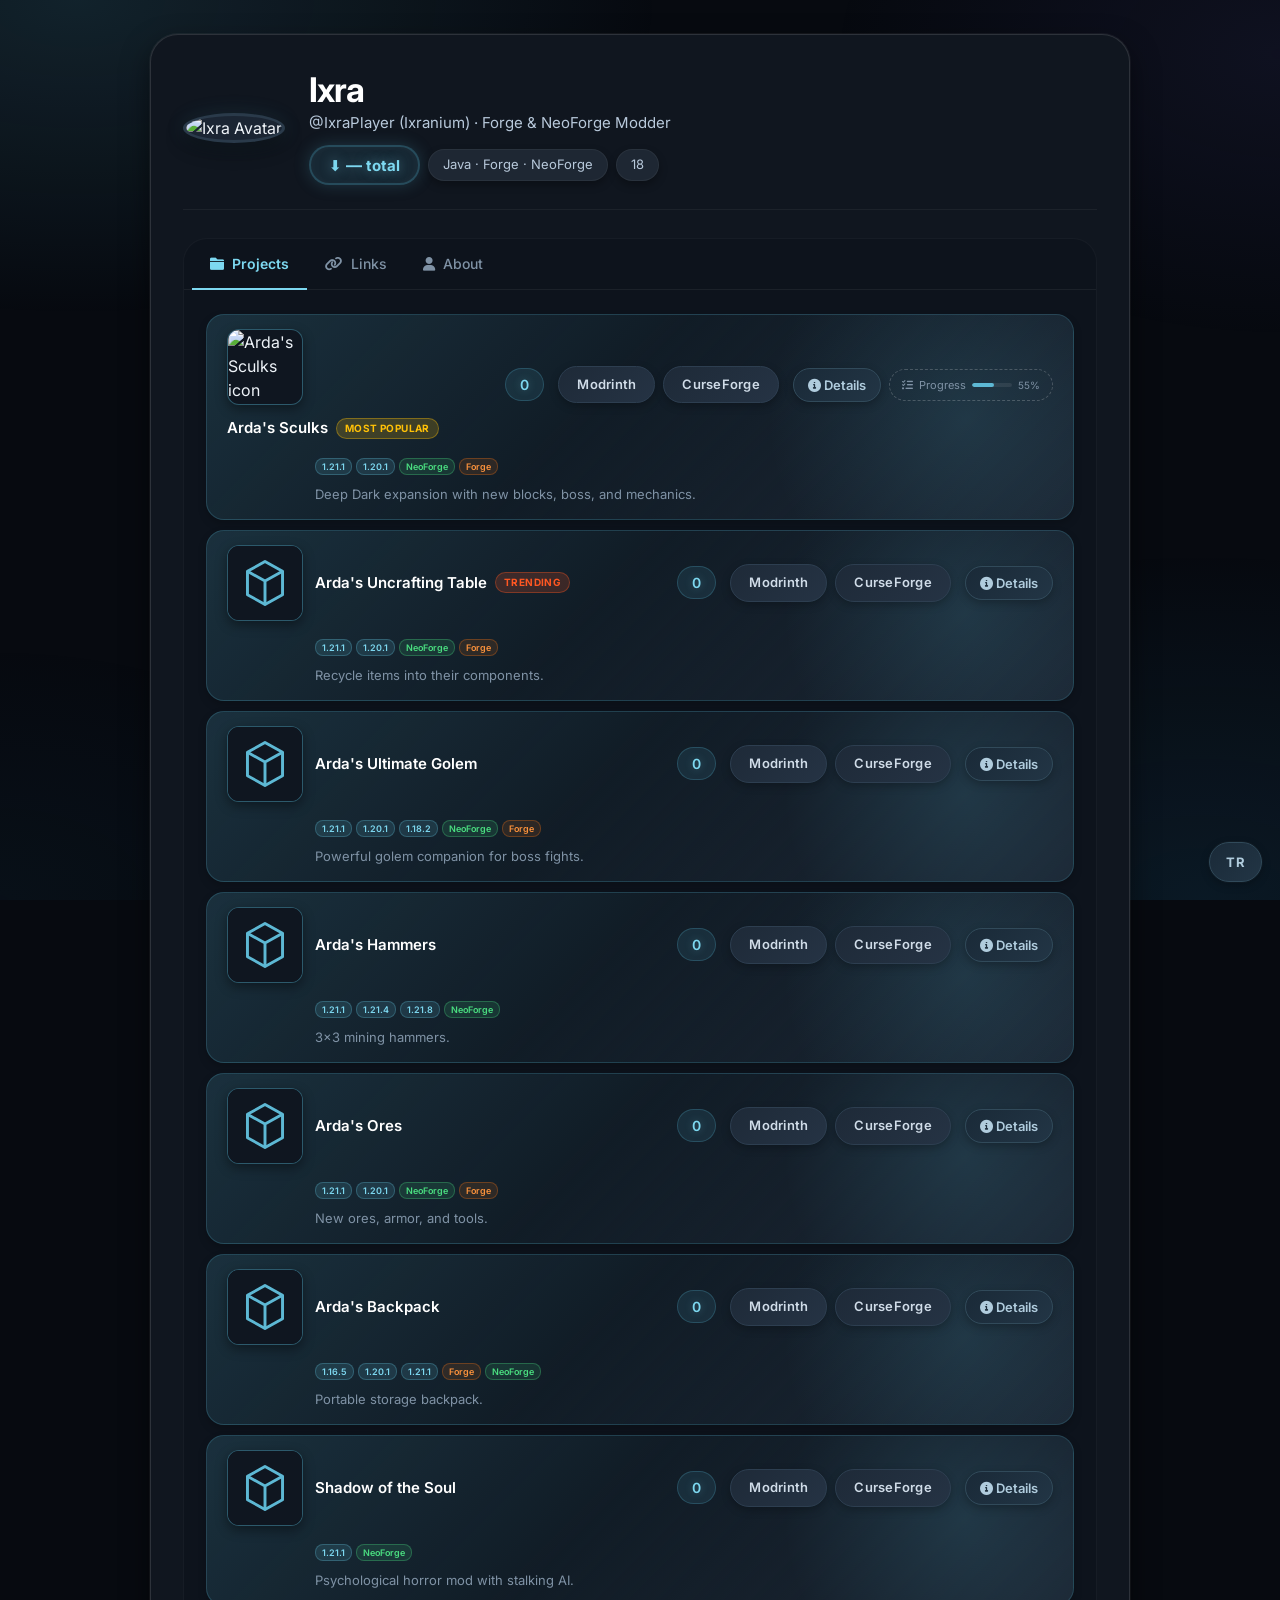
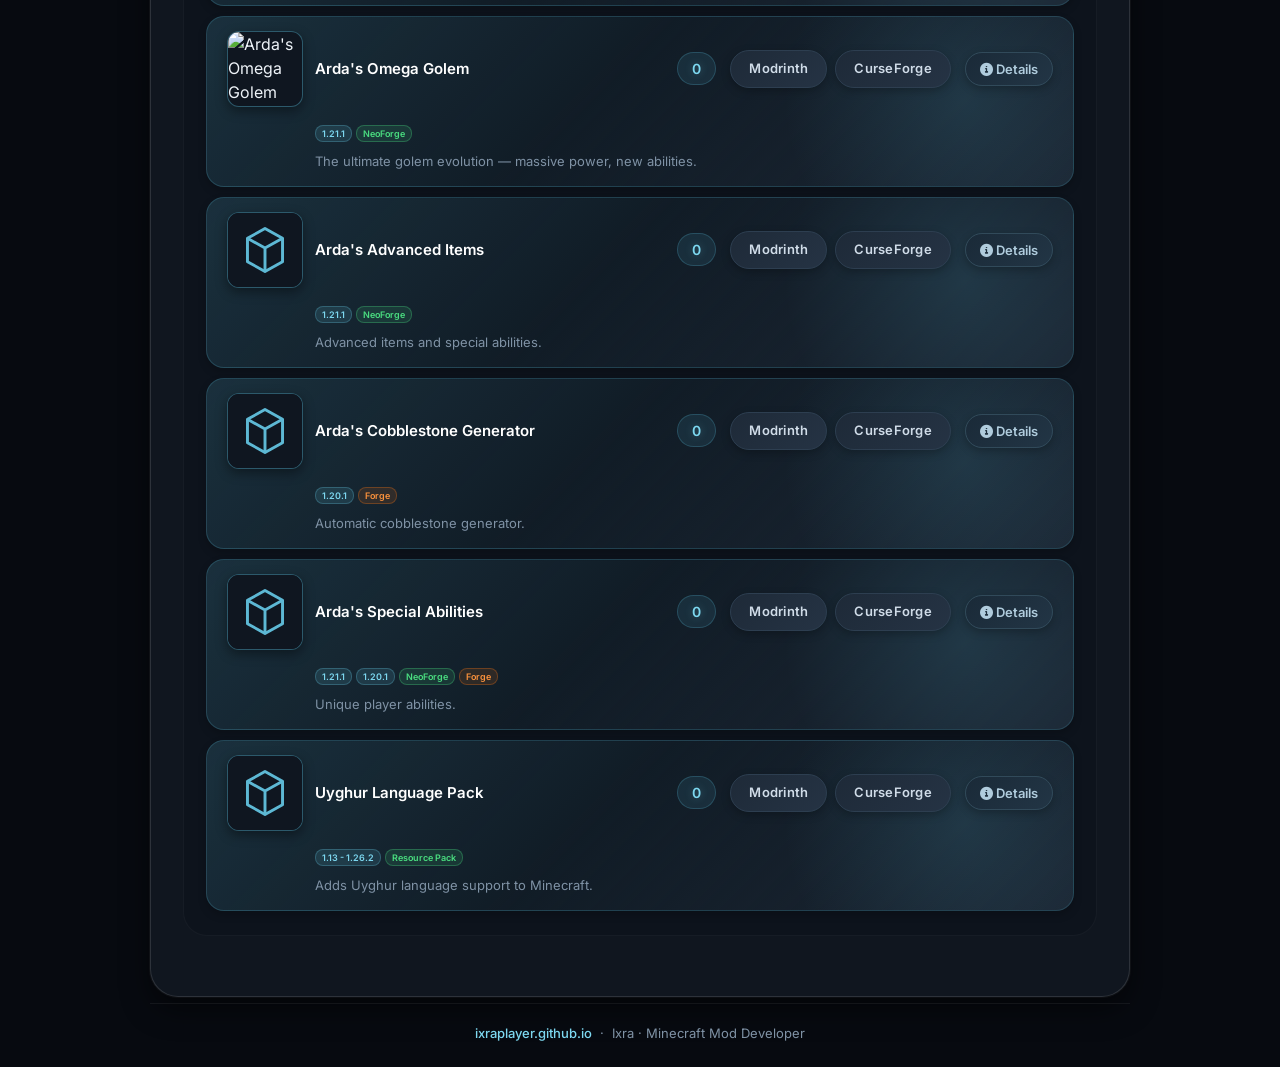
==== index.html @ 76cb0f55 "Add files via upload" ====
<!DOCTYPE html>
<html lang="en">
<head>
    <meta charset="UTF-8">
    <meta name="viewport" content="width=device-width, initial-scale=1.0">
    <title>Ixra · Minecraft Mod Developer | Arda's Sculks Creator</title>

    <!-- ============ SEO ============ -->
    <meta name="description" content="Ixra (Ixranium / IxraPlayer) is a Minecraft mod developer. Creator of Arda's Sculks, Arda's Ores, Arda's Ultimate Golem, Omega Golem, Shadow of the Soul and 10+ mods for Forge & NeoForge.">
    <meta name="keywords" content="Ixra, Ixranium, IxraPlayer, Arda Aydoğdu, Minecraft mod developer, Arda's Sculks, Forge, NeoForge, Turkish modder, Arda's Ultimate Golem, Omega Golem, Shadow of the Soul, Arda's Ores, Arda's Hammers, Arda's Backpack, Arda's Advanced Items, Arda's Special Abilities, Arda's Uncrafting Table, Arda's Cobblestone Generator">
    <meta name="author" content="Ixra (IxraPlayer)">
    <meta name="robots" content="index, follow, max-image-preview:large">
    <meta name="theme-color" content="#070a10">
    <meta name="color-scheme" content="dark">
    <link rel="canonical" href="https://ixraplayer.github.io/">

    <!-- ============ Paylaşım kartı (Discord, WhatsApp, Telegram, Facebook...) ============ -->
    <meta property="og:type" content="website">
    <meta property="og:url" content="https://ixraplayer.github.io/">
    <meta property="og:title" content="Ixra · Minecraft Mod Developer | Arda's Sculks Creator">
    <meta property="og:description" content="Creator of Arda's Sculks & 10+ Minecraft mods for Forge and NeoForge.">
    <meta property="og:image" content="https://ixraplayer.github.io/og-image.png">
    <meta property="og:image:type" content="image/png">
    <meta property="og:image:width" content="1200">
    <meta property="og:image:height" content="630">
    <meta property="og:image:alt" content="Ixra - Minecraft Mod Developer, creator of Arda's Sculks">
    <meta property="og:site_name" content="Ixra - Minecraft Mod Developer">
    <meta property="og:locale" content="en_US">

    <!-- ============ X / Twitter kartı ============ -->
    <meta name="twitter:card" content="summary_large_image">
    <meta name="twitter:site" content="@IxraPlayer">
    <meta name="twitter:creator" content="@IxraPlayer">
    <meta name="twitter:title" content="Ixra · Minecraft Mod Developer | Arda's Sculks Creator">
    <meta name="twitter:description" content="Creator of Arda's Sculks & 10+ Minecraft mods for Forge and NeoForge.">
    <meta name="twitter:image" content="https://ixraplayer.github.io/og-image.png">
    <meta name="twitter:image:alt" content="Ixra - Minecraft Mod Developer, creator of Arda's Sculks">

    <link rel="icon" type="image/png" sizes="192x192" href="https://ixraplayer.github.io/sitelogo.png">
    <link rel="icon" type="image/x-icon" href="https://ixraplayer.github.io/sitelogo.ico">
    <link rel="apple-touch-icon" href="https://ixraplayer.github.io/sitelogo.png">

    <!-- ============ Google için yapılandırılmış veri (JSON-LD) ============ -->
    <script type="application/ld+json">
    {
      "@context": "https://schema.org",
      "@graph": [
        {
          "@type": "WebSite",
          "@id": "https://ixraplayer.github.io/#website",
          "url": "https://ixraplayer.github.io/",
          "name": "Ixra - Minecraft Mod Developer",
          "inLanguage": "en"
        },
        {
          "@type": "Person",
          "@id": "https://ixraplayer.github.io/#person",
          "name": "Ixra",
          "alternateName": ["Ixranium", "IxraPlayer", "Arda"],
          "url": "https://ixraplayer.github.io/",
          "image": "https://ixraplayer.github.io/sitelogo.png",
          "jobTitle": "Minecraft Mod Developer",
          "sameAs": [
            "https://github.com/IxraPlayer",
            "https://modrinth.com/user/Ixra",
            "https://www.curseforge.com/members/ixra/projects",
            "https://x.com/IxraPlayer",
            "https://www.instagram.com/ixranium/",
            "https://www.tiktok.com/@ixraplayer",
            "https://www.reddit.com/user/Ixraplayer/",
            "https://www.youtube.com/@Ixraplayer",
            "https://mcreator.net/user/756781/ixraultimate"
          ]
        },
        {
          "@type": "ItemList",
          "name": "Minecraft mods by Ixra",
          "itemListElement": [
            { "@type": "ListItem", "position": 1, "item": { "@type": "SoftwareApplication", "name": "Arda's Sculks", "url": "https://modrinth.com/mod/ardas-sculks", "applicationCategory": "GameApplication", "operatingSystem": "Minecraft: Java Edition", "author": { "@id": "https://ixraplayer.github.io/#person" } } },
            { "@type": "ListItem", "position": 2, "item": { "@type": "SoftwareApplication", "name": "Arda's Uncrafting Table", "url": "https://modrinth.com/mod/ardas-uncrafting-table", "applicationCategory": "GameApplication", "operatingSystem": "Minecraft: Java Edition", "author": { "@id": "https://ixraplayer.github.io/#person" } } },
            { "@type": "ListItem", "position": 3, "item": { "@type": "SoftwareApplication", "name": "Arda's Ultimate Golem", "url": "https://modrinth.com/mod/ardas-ultimate-golem", "applicationCategory": "GameApplication", "operatingSystem": "Minecraft: Java Edition", "author": { "@id": "https://ixraplayer.github.io/#person" } } },
            { "@type": "ListItem", "position": 4, "item": { "@type": "SoftwareApplication", "name": "Arda's Hammers", "url": "https://modrinth.com/mod/ardas-hammer", "applicationCategory": "GameApplication", "operatingSystem": "Minecraft: Java Edition", "author": { "@id": "https://ixraplayer.github.io/#person" } } },
            { "@type": "ListItem", "position": 5, "item": { "@type": "SoftwareApplication", "name": "Arda's Ores", "url": "https://modrinth.com/mod/ardas-ores", "applicationCategory": "GameApplication", "operatingSystem": "Minecraft: Java Edition", "author": { "@id": "https://ixraplayer.github.io/#person" } } },
            { "@type": "ListItem", "position": 6, "item": { "@type": "SoftwareApplication", "name": "Arda's Backpack", "url": "https://modrinth.com/mod/ardas-backpack", "applicationCategory": "GameApplication", "operatingSystem": "Minecraft: Java Edition", "author": { "@id": "https://ixraplayer.github.io/#person" } } },
            { "@type": "ListItem", "position": 7, "item": { "@type": "SoftwareApplication", "name": "Shadow of the Soul", "url": "https://modrinth.com/mod/shadow-of-the-soul", "applicationCategory": "GameApplication", "operatingSystem": "Minecraft: Java Edition", "author": { "@id": "https://ixraplayer.github.io/#person" } } },
            { "@type": "ListItem", "position": 8, "item": { "@type": "SoftwareApplication", "name": "Arda's Omega Golem", "url": "https://modrinth.com/mod/ardas-omega-golem", "applicationCategory": "GameApplication", "operatingSystem": "Minecraft: Java Edition", "author": { "@id": "https://ixraplayer.github.io/#person" } } },
            { "@type": "ListItem", "position": 9, "item": { "@type": "SoftwareApplication", "name": "Arda's Advanced Items", "url": "https://modrinth.com/mod/ardas-advanced-items", "applicationCategory": "GameApplication", "operatingSystem": "Minecraft: Java Edition", "author": { "@id": "https://ixraplayer.github.io/#person" } } },
            { "@type": "ListItem", "position": 10, "item": { "@type": "SoftwareApplication", "name": "Arda's Cobblestone Generator", "url": "https://modrinth.com/mod/ardas-cobblestone-generator", "applicationCategory": "GameApplication", "operatingSystem": "Minecraft: Java Edition", "author": { "@id": "https://ixraplayer.github.io/#person" } } },
            { "@type": "ListItem", "position": 11, "item": { "@type": "SoftwareApplication", "name": "Arda's Special Abilities", "url": "https://modrinth.com/mod/ardas-special-abilities", "applicationCategory": "GameApplication", "operatingSystem": "Minecraft: Java Edition", "author": { "@id": "https://ixraplayer.github.io/#person" } } }
          ]
        }
      ]
    }
    </script>

    <!-- ============ Performans ============ -->
    <link rel="preconnect" href="https://cdn.modrinth.com" crossorigin>
    <link rel="preconnect" href="https://api.modrinth.com" crossorigin>
    <link rel="preconnect" href="https://fonts.googleapis.com">
    <link rel="preconnect" href="https://fonts.gstatic.com" crossorigin>
    <link rel="preload" href="projects.json" as="fetch" crossorigin>

    <link rel="preload" href="https://cdnjs.cloudflare.com/ajax/libs/font-awesome/6.0.0-beta3/css/all.min.css" as="style" onload="this.onload=null;this.rel='stylesheet'">
    <noscript><link rel="stylesheet" href="https://cdnjs.cloudflare.com/ajax/libs/font-awesome/6.0.0-beta3/css/all.min.css"></noscript>

    <link rel="preload" as="style" href="https://fonts.googleapis.com/css2?family=Inter:opsz,wght@14..32,400;14..32,500;14..32,600;14..32,700&display=swap" onload="this.onload=null;this.rel='stylesheet'">
    <noscript><link rel="stylesheet" href="https://fonts.googleapis.com/css2?family=Inter:opsz,wght@14..32,400;14..32,500;14..32,600;14..32,700&display=swap"></noscript>

    <link rel="stylesheet" href="style.css">
</head>
<body>

    <div class="page-wrapper">
        <div class="profile-card">
            <header class="profile-header">
                <div class="avatar-wrap">
                    <img class="avatar"
                         src="https://cdn.modrinth.com/data/znWHo5Qt/74c9971f4a948949d8531f79af1a81e8259a0fad.gif"
                         alt="Ixra Avatar"
                         width="100" height="100"
                         decoding="async"
                         onerror="this.onerror=null;this.src='https://ui-avatars.com/api/?name=Ixra&background=4a9bb5&color=0a0f16&size=100&rounded=true'">
                </div>
                <div class="header-text">
                    <h1>Ixra</h1>
                    <div class="subtitle" data-i18n="header_subtitle">@IxraPlayer (Ixranium) · Forge &amp; NeoForge Modder</div>
                    <div class="bio-row">
                        <span class="bio-downloads-tag">⬇ <span id="total-downloads" class="loading-val">...</span> <span data-i18n="total_label">total</span></span>
                        <span class="bio-tag">Java · Forge · NeoForge</span>
                        <span class="bio-tag">18</span>
                    </div>
                </div>
            </header>

            <main class="main-content">
                <div class="tabs-panel">
                    <div class="tab-buttons" role="tablist">
                        <button class="tab-btn active" data-tab="projects" role="tab" id="tab-projects" aria-selected="true" aria-controls="projects"><i class="fas fa-folder"></i> <span data-i18n="tab_projects">Projects</span></button>
                        <button class="tab-btn" data-tab="links" role="tab" id="tab-links" aria-selected="false" aria-controls="links"><i class="fas fa-link"></i> <span data-i18n="tab_links">Links</span></button>
                        <button class="tab-btn" data-tab="about" role="tab" id="tab-about" aria-selected="false" aria-controls="about"><i class="fas fa-user"></i> <span data-i18n="tab_about">About</span></button>
                    </div>
                    <div class="tab-content">

                        <!-- ============ PROJECTS (varsayılan) ============ -->
                        <div class="tab-pane active" id="projects" role="tabpanel" aria-labelledby="tab-projects">
                            <div class="projects-list" id="projects-container" aria-live="polite">
                                <div class="project-skeleton"></div>
                                <div class="project-skeleton"></div>
                                <div class="project-skeleton"></div>
                            </div>
                            <noscript><p class="load-error">Projects need JavaScript. See them on <a href="https://modrinth.com/user/Ixra">Modrinth</a> or <a href="https://www.curseforge.com/members/ixra/projects">CurseForge</a>.</p></noscript>
                        </div>

                        <!-- ============ LINKS ============ -->
                        <div class="tab-pane" id="links" role="tabpanel" aria-labelledby="tab-links">
                            <div class="links-list">
                                <a href="https://github.com/IxraPlayer" class="link-btn" style="--brand-rgb: 200, 200, 200;" target="_blank" rel="me noopener">
                                    <img class="brand-icon" src="https://cdn.simpleicons.org/github/white" alt="" width="22" height="22" loading="lazy" decoding="async">
                                    <span class="link-name">GitHub</span>
                                    <span class="link-handle">@IxraPlayer</span>
                                    <span class="link-stats" id="github-stats">
                                        <span class="gh-stat" title="Public repositories" data-i18n-title="link_gh_repos_title"><i class="fas fa-book"></i> <span id="gh-repos">…</span></span>
                                        <span class="gh-stat" title="Total stars earned" data-i18n-title="link_gh_stars_title"><i class="fas fa-star"></i> <span id="gh-stars">…</span></span>
                                        <span class="gh-stat" title="Followers" data-i18n-title="link_gh_followers_title"><i class="fas fa-users"></i> <span id="gh-followers">…</span></span>
                                    </span>
                                </a>
                                <a href="https://modrinth.com/user/Ixra" class="link-btn" style="--brand-rgb: 27, 217, 106;" target="_blank" rel="me noopener">
                                    <img class="brand-icon" src="https://cdn.simpleicons.org/modrinth/white" alt="" width="22" height="22" loading="lazy" decoding="async">
                                    <span class="link-name">Modrinth</span>
                                    <span class="link-handle">@Ixra</span>
                                    <span class="link-stats">
                                        <span class="gh-stat" title="Published projects" data-i18n-title="link_mr_projects_title"><i class="fas fa-cube"></i> <span id="mr-projects">…</span></span>
                                        <span class="gh-stat" title="Total downloads" data-i18n-title="link_mr_downloads_title"><i class="fas fa-download"></i> <span id="mr-downloads">…</span></span>
                                    </span>
                                </a>
                                <a href="https://www.curseforge.com/members/ixra/projects" class="link-btn" style="--brand-rgb: 241, 100, 54;" target="_blank" rel="me noopener">
                                    <img class="brand-icon" src="https://cdn.simpleicons.org/curseforge/white" alt="" width="22" height="22" loading="lazy" decoding="async">
                                    <span class="link-name">CurseForge</span>
                                    <span class="link-handle">@Ixra</span>
                                    <span class="cf-followers" id="cf-followers" title="CurseForge followers" data-i18n-title="link_cf_followers_title">
                                        <i class="fas fa-users"></i> <span id="cf-follower-count">—</span>
                                    </span>
                                </a>
                                <a href="https://x.com/IxraPlayer" class="link-btn" style="--brand-rgb: 220, 220, 220;" target="_blank" rel="me noopener">
                                    <img class="brand-icon" src="https://cdn.simpleicons.org/x/white" alt="" width="22" height="22" loading="lazy" decoding="async">
                                    <span class="link-name">X / Twitter</span>
                                    <span class="link-handle">@IxraPlayer</span>
                                </a>
                                <a href="https://www.instagram.com/ixranium/" class="link-btn" style="--brand-rgb: 228, 64, 95;" target="_blank" rel="me noopener">
                                    <img class="brand-icon" src="https://cdn.simpleicons.org/instagram/white" alt="" width="22" height="22" loading="lazy" decoding="async">
                                    <span class="link-name">Instagram</span>
                                    <span class="link-handle">@ixranium</span>
                                </a>
                                <a href="https://www.tiktok.com/@ixraplayer" class="link-btn" style="--brand-rgb: 255, 0, 80;" target="_blank" rel="me noopener">
                                    <img class="brand-icon" src="https://cdn.simpleicons.org/tiktok/white" alt="" width="22" height="22" loading="lazy" decoding="async">
                                    <span class="link-name">TikTok</span>
                                    <span class="link-handle">@ixraplayer</span>
                                </a>
                                <a href="https://www.reddit.com/user/Ixraplayer/" class="link-btn" style="--brand-rgb: 255, 69, 0;" target="_blank" rel="me noopener">
                                    <img class="brand-icon" src="https://cdn.simpleicons.org/reddit/white" alt="" width="22" height="22" loading="lazy" decoding="async">
                                    <span class="link-name">Reddit</span>
                                    <span class="link-handle">u/Ixraplayer</span>
                                </a>
                                <a href="https://www.youtube.com/@Ixraplayer" class="link-btn" style="--brand-rgb: 255, 0, 0;" target="_blank" rel="me noopener">
                                    <img class="brand-icon" src="https://cdn.simpleicons.org/youtube/white" alt="" width="22" height="22" loading="lazy" decoding="async">
                                    <span class="link-name">YouTube</span>
                                    <span class="link-handle">@Ixraplayer</span>
                                </a>
                                <a href="https://mcreator.net/user/756781/ixraultimate" class="link-btn" style="--brand-rgb: 47, 91, 143;" target="_blank" rel="me noopener">
                                    <img class="brand-icon" src="https://mcreator.net/favicon.ico" alt="" width="22" height="22" loading="lazy" decoding="async">
                                    <span class="link-name">MCreator</span>
                                    <span class="link-handle">IxraUltimate</span>
                                </a>
                            </div>
                        </div>

                        <!-- ============ ABOUT ============ -->
                        <div class="tab-pane" id="about" role="tabpanel" aria-labelledby="tab-about">
                            <div class="about-text">
                                <p data-i18n="about_p1">My most popular project is <strong><a href="https://modrinth.com/mod/ardas-sculks" target="_blank" rel="noopener">Arda's Sculks</a></strong>, a deep dark expansion that adds new blocks, mechanics, and a boss. But I've released over 10 mods for Forge and NeoForge, ranging from ores and tools to golems and psychological horror.</p>
                                <p data-i18n="about_p2">If you enjoy my work, check out my Projects tab or find me on the links — I'm always working on something new.</p>
                                <p style="margin-top: 24px;" data-i18n="about_p3">— Ixra (Minecraft Modder)</p>
                            </div>

                            <div class="qa-section">
                                <h2 data-i18n="faq1_title">❓ General FAQ</h2>
                                <div class="qa-scroll">
                                    <div class="qa-bubble"><div class="qa-question" data-i18n="q1_q">Can I use your mods in my modpack?</div><div class="qa-answer" data-i18n="q1_a">Yes! All of my mods are modpack-friendly. You can include them in any modpack, public or private.</div></div>
                                    <div class="qa-bubble"><div class="qa-question" data-i18n="q2_q">Can I use your mods on my server?</div><div class="qa-answer" data-i18n="q2_a">Absolutely. All mods are multiplayer-compatible and work on servers.</div></div>
                                    <div class="qa-bubble"><div class="qa-question" data-i18n="q3_q">What's the difference between Forge and NeoForge?</div><div class="qa-answer" data-i18n="q3_a">NeoForge is the modern fork of Forge and is the primary loader I develop for. I also release Forge versions for older Minecraft versions (like 1.20.1).</div></div>
                                    <div class="qa-bubble"><div class="qa-question" data-i18n="q4_q">Do you take mod requests?</div><div class="qa-answer" data-i18n="q4_a">Not directly — I work alone and prefer creative freedom. But you can always leave suggestions on CurseForge or GitHub.</div></div>
                                    <div class="qa-bubble"><div class="qa-question" data-i18n="q5_q">How do I report a bug?</div><div class="qa-answer" data-i18n="q5_a">The best way is through GitHub Issues. Go to the repository on my profile, click "Issues", and describe the problem in detail.</div></div>
                                    <div class="qa-bubble"><div class="qa-question" data-i18n="q6_q">Why are some mods only on Modrinth and not CurseForge?</div><div class="qa-answer" data-i18n="q6_a">I release on both platforms whenever possible. If a mod isn't on CurseForge, it's either pending approval or was only released on Modrinth.</div></div>
                                    <div class="qa-bubble"><div class="qa-question" data-i18n="q7_q">Will you update old mods to newer Minecraft versions?</div><div class="qa-answer" data-i18n="q7_a">I try to keep my most popular mods updated. Older or smaller mods may not get updates, as I focus on new projects.</div></div>
                                    <div class="qa-bubble"><div class="qa-question" data-i18n="q8_q">Can I translate your mods into my language?</div><div class="qa-answer" data-i18n="q8_a">Yes! I welcome translations. Contact me on CurseForge or GitHub and I'll add your translation.</div></div>
                                    <div class="qa-bubble"><div class="qa-question" data-i18n="q9_q">Are your mods open source?</div><div class="qa-answer" data-i18n="q9_a">Most of them are. Check the GitHub repository for the source code and license information.</div></div>
                                </div>
                            </div>

                            <div class="qa-section">
                                <h2 data-i18n="faq2_title">❓ Arda's Sculks – Developer Q&amp;A</h2>
                                <div class="qa-scroll">
                                    <div class="qa-bubble"><div class="qa-question" data-i18n="s1_q">How did the idea for this mod come about?</div><div class="qa-answer" data-i18n="s1_a">It actually started with a friend suggesting I add powerful arms to the game. I combined that idea with the sculk theme, kept developing it further, and eventually decided to release it as Arda's Sculks.</div></div>
                                    <div class="qa-bubble"><div class="qa-question" data-i18n="s2_q">What tools did you use?</div><div class="qa-answer" data-i18n="s2_a">I used <strong>MCreator</strong> throughout development. It allowed me to prototype quickly and still shape the codebase exactly how I needed it.</div></div>
                                    <div class="qa-bubble"><div class="qa-question" data-i18n="s3_q">What was the biggest technical challenge?</div><div class="qa-answer" data-i18n="s3_a">Without a doubt, coding the <strong>Shadow Hunter</strong>'s mechanics. Writing abilities like teleportation and fast kicks took weeks. On top of that, it was my first time designing a dedicated boss arena, so solving the <strong>lag issues</strong> that appeared was another huge hurdle.</div></div>
                                    <div class="qa-bubble"><div class="qa-question" data-i18n="s4_q">Which loader does the mod work best with?</div><div class="qa-answer" data-i18n="s4_a">The most stable and compatible version is <strong>NeoForge</strong>. It also runs on Forge, but I developed and tested primarily on NeoForge, so that's where the best experience is.</div></div>
                                    <div class="qa-bubble"><div class="qa-question" data-i18n="s5_q">What does the mod actually add to the game?</div><div class="qa-answer" data-i18n="s5_a">Arda's Sculks expands the <strong>sculk and Deep Dark theme in almost every direction</strong>. New mechanics, armor, weapons, boss fights, decoration blocks, and even farming areas – my goal was to deepen this theme as much as possible.</div></div>
                                    <div class="qa-bubble"><div class="qa-question" data-i18n="s6_q">Who is the most notable boss in the mod?</div><div class="qa-answer" data-i18n="s6_a"><strong>Shadow Hunter</strong>. A fast‑kicking, teleporting boss that keeps you on edge the entire fight. It forces you to think strategically instead of just clicking mindlessly.</div></div>
                                    <div class="qa-bubble"><div class="qa-question" data-i18n="s7_q">What kind of player is this mod for?</div><div class="qa-answer" data-i18n="s7_a">Adventure seekers, hands down. If you're looking for an end‑game challenge, enjoy intense boss encounters, and want to dive deeper into the mystery of the Deep Dark, this mod is definitely for you.</div></div>
                                    <div class="qa-bubble"><div class="qa-question" data-i18n="s8_q">Can I play it with friends?</div><div class="qa-answer" data-i18n="s8_a">Yes, the mod has <strong>multiplayer support</strong>. You can play it on your own server or just together with your friends.</div></div>
                                    <div class="qa-bubble"><div class="qa-question" data-i18n="s9_q">Will there be future updates?</div><div class="qa-answer" data-i18n="s9_a">I really want to continue developing the mod, but right now my life is pretty busy with <strong>daily life, school, and extremely important exams</strong> that will shape my future. Development is basically paused for now. Once things calm down, I plan to pick it back up.</div></div>
                                    <div class="qa-bubble"><div class="qa-question" data-i18n="s10_q">How do I report a bug?</div><div class="qa-answer" data-i18n="s10_a">The easiest way is through <strong>GitHub</strong>. Head over to the repository on my profile, go to the "Issues" tab, and write a detailed description. I'll check it out as soon as I can.</div></div>
                                    <div class="qa-bubble"><div class="qa-question" data-i18n="s11_q">What license is Arda's Sculks released under?</div><div class="qa-answer" data-i18n="s11_a">The mod is licensed under the <strong>GNU Lesser General Public License Version 2.1 (LGPL-2.1)</strong>.</div></div>
                                </div>
                            </div>

                            <div class="video-showcase">
                                <h2 data-i18n="video_title">🎬 Arda's Sculks – Boss Battle Showcase</h2>
                                <div class="video-wrapper">
                                    <div class="video-embed">
                                        <iframe data-src="https://www.youtube-nocookie.com/embed/QW3HqoWXRFg?start=21" title="Arda's Sculks Boss Battle" allow="accelerometer; autoplay; clipboard-write; encrypted-media; gyroscope; picture-in-picture" referrerpolicy="strict-origin-when-cross-origin" allowfullscreen></iframe>
                                    </div>
                                </div>
                                <p class="video-caption" data-i18n="video_caption">Shadow Hunter boss fight in action — abilities, arena, and atmosphere.</p>
                            </div>

                            <div class="extra-info-section">
                                <button class="extra-info-toggle" id="extra-toggle" aria-expanded="false" aria-controls="extra-content">
                                    <span data-i18n="extra_toggle_closed">▸ A bit more about me…</span>
                                </button>
                                <div class="extra-info-content" id="extra-content" hidden>
                                    <p data-i18n="extra_p1">My real name is <strong>Arda</strong>, but online everyone calls me Ixra. I'm 18 years old and I live in <strong>Istanbul, Turkey</strong>. I speak <strong>Turkish</strong> natively, and I know a little English and a little Arabic.</p>
                                    <p data-i18n="extra_p2">Hey! I've been playing Minecraft since I was <strong>6 years old</strong> — it's more than a game to me, it's the universe where I can turn my imagination into reality. Over the years I haven't just played; I've <strong>built massive structures, drawn textures and pixel art, and developed mods</strong> that change how the game feels. I'm an ordinary high school student who loves creating, expanding, and always adding something new on top of what already exists. When I truly have the passion for an idea, I commit to it and deliver quality — I usually work alone and I'm not open to direct requests, because I believe creative freedom brings the best results.</p>
                                    <p data-i18n="extra_p3">Honestly? I don't like playing games that much. What I truly love is <strong>developing, drawing, designing, and dreaming up new ideas</strong>.</p>
                                    <p data-i18n="extra_p4"><strong>Why I make mods:</strong> Every time I play a game, my mind starts creating new possibilities — different stories, mechanics, and twists that could have been there. It's purely for fun — and to see people download my mods and have a great time playing with them. That's what keeps me going.</p>
                                    <p data-i18n="extra_p5"><strong>Contact:</strong> You cannot reach me directly. If you have requests or bug reports, please leave a comment on <a href="https://www.curseforge.com/members/ixra/projects" target="_blank" rel="noopener">CurseForge</a> or open an issue on <a href="https://github.com/IxraPlayer" target="_blank" rel="noopener">GitHub</a>.</p>
                                </div>
                            </div>
                        </div>

                    </div>
                </div>
            </main>
        </div>

        <footer class="footer">
            <a href="https://ixraplayer.github.io" target="_blank" rel="noopener">ixraplayer.github.io</a>
            &nbsp;·&nbsp; <span data-i18n="footer_text">Ixra · Minecraft Mod Developer</span>
        </footer>
    </div>

    <button id="lang-toggle" class="lang-toggle-btn" type="button" title="Türkçe'ye geç" aria-label="Türkçe'ye geç">TR</button>

    <!-- ============ MODALS ============ -->
    <div class="modal-overlay" id="sculks-modal">
        <div class="modal-dialog" role="dialog" aria-modal="true" aria-labelledby="sculks-modal-title">
            <div class="modal-header">
                <h3 id="sculks-modal-title" data-i18n="sculks_modal_title">📦 Arda's Sculks – Full Details</h3>
                <button class="modal-close-btn" title="Close" aria-label="Close">✕</button>
            </div>
            <div class="modal-body"></div>
        </div>
    </div>

    <div class="modal-overlay" id="generic-modal">
        <div class="modal-dialog" role="dialog" aria-modal="true" aria-labelledby="generic-modal-title">
            <div class="modal-header">
                <h3 id="generic-modal-title" data-i18n="generic_modal_title_default">📦 Mod Details</h3>
                <button class="modal-close-btn" title="Close" aria-label="Close">✕</button>
            </div>
            <div class="modal-body"></div>
        </div>
    </div>

    <div class="modal-overlay" id="progress-modal">
        <div class="modal-dialog modal-narrow" role="dialog" aria-modal="true" aria-labelledby="progress-modal-title">
            <div class="modal-header">
                <h3 id="progress-modal-title" data-i18n="progress_modal_title">📊 Arda's Sculks – Development Progress</h3>
                <button class="modal-close-btn" title="Close" aria-label="Close">✕</button>
            </div>
            <div class="modal-body">
                <div class="progress-row">
                    <span class="progress-label"><i class="fas fa-language" style="color:#facc15;"></i> <span data-i18n="progress_language">Language</span></span>
                    <div class="progress-bar-wrap"><div class="progress-bar-fill language" data-w="20"></div></div>
                    <span class="progress-value">20%</span>
                </div>
                <div class="progress-row">
                    <span class="progress-label"><i class="fas fa-gamepad" style="color:#4ade80;"></i> <span data-i18n="progress_gameplay">Gameplay</span></span>
                    <div class="progress-bar-wrap"><div class="progress-bar-fill gameplay" data-w="90"></div></div>
                    <span class="progress-value">90%</span>
                </div>
                <div class="progress-row">
                    <span class="progress-label"><i class="fas fa-bug" style="color:#fb923c;"></i> <span data-i18n="progress_bugfix">Bug Fixing</span></span>
                    <div class="progress-bar-wrap"><div class="progress-bar-fill bugfix" data-w="60"></div></div>
                    <span class="progress-value">60%</span>
                </div>
                <div class="progress-row">
                    <span class="progress-label"><i class="fas fa-star" style="color:#60a5fa;"></i> <span data-i18n="progress_quality">Quality</span></span>
                    <div class="progress-bar-wrap"><div class="progress-bar-fill quality" data-w="50"></div></div>
                    <span class="progress-value">50%</span>
                </div>
                <div class="progress-avg">
                    <span data-i18n="progress_overall">📈 Overall Average</span>
                    <div class="progress-bar-wrap"><div class="progress-bar-fill overall" data-w="55"></div></div>
                    <span class="progress-value progress-value-accent">55%</span>
                </div>
            </div>
        </div>
    </div>

    <script src="i18n.js" defer></script>
    <script src="app.js" defer></script>
</body>
</html>
---- style.css ----
/* =========================================================
   Ixra portfolio - style.css
   ========================================================= */

*, *::before, *::after { margin: 0; padding: 0; box-sizing: border-box; }

:root {
    --bg-body: #070a10;
    --card-bg: #10161f;
    --card-border: rgba(255, 255, 255, 0.12);
    --accent: #5db8d4;
    --accent-bright: #7dd8f0;
    --accent-soft: rgba(74, 155, 181, 0.14);
    --accent-border: rgba(74, 155, 181, 0.3);
    --text-primary: #eef3f8;
    --text-secondary: #b8c9db;
    --text-muted: #7f92a5;
    --shadow-sm: 0 4px 8px rgba(0, 0, 0, 0.3);
    --shadow-md: 0 12px 28px rgba(0, 0, 0, 0.5), 0 0 0 1px rgba(255, 255, 255, 0.06);
    --shadow-hover: 0 16px 36px rgba(0, 0, 0, 0.6), 0 0 0 1px var(--accent-border);
    --radius-card: 28px;
}

[hidden] { display: none !important; }

@keyframes modalFadeIn {
    from { opacity: 0; transform: translateY(20px) scale(0.96); }
    to   { opacity: 1; transform: translateY(0) scale(1); }
}
@keyframes overlayFadeIn { from { opacity: 0; } to { opacity: 1; } }
@keyframes shimmer {
    0%   { background-position: -400px 0; }
    100% { background-position: 400px 0; }
}

/* ============ BODY ============ */
body {
    min-height: 100vh;
    font-family: 'Inter', system-ui, -apple-system, 'Segoe UI', Roboto, sans-serif;
    padding: 24px 18px;
    background-color: var(--bg-body);
    color: var(--text-primary);
    line-height: 1.5;
    overflow-x: hidden;
}

/* Arkaplan: sadece statik gradyanlar (animasyon yok, resim yok = kasma yok).
   Sabit bir katman olduğu için sayfa kayarken yeniden çizilmez. */
body::before {
    content: '';
    position: fixed;
    inset: 0;
    z-index: -1;
    pointer-events: none;
    background:
        radial-gradient(ellipse 65% 50% at 6% 0%,    rgba(74, 155, 181, 0.17), transparent 70%),
        radial-gradient(ellipse 50% 45% at 100% 6%,  rgba(88, 80, 180, 0.10),  transparent 70%),
        radial-gradient(ellipse 65% 55% at 94% 100%, rgba(30, 100, 140, 0.17), transparent 70%),
        radial-gradient(ellipse 45% 40% at 0% 100%,  rgba(20, 70, 100, 0.10),  transparent 70%);
}

.page-wrapper { max-width: 980px; width: 100%; margin: 0 auto; }

.profile-card {
    width: 100%;
    background: var(--card-bg);
    border-radius: var(--radius-card);
    padding: 36px 32px;
    box-shadow: var(--shadow-md);
    border: 1px solid var(--card-border);
    margin-top: 10px;
}

.profile-header {
    display: flex;
    align-items: center;
    gap: 24px;
    margin-bottom: 28px;
    padding-bottom: 24px;
    border-bottom: 1px solid rgba(255, 255, 255, 0.05);
}

.avatar {
    width: 100px;
    height: 100px;
    border-radius: 50%;
    object-fit: cover;
    border: 3px solid #2a3a4a;
    box-shadow: 0 8px 18px rgba(0, 0, 0, 0.4), 0 0 20px rgba(74, 155, 181, 0.15);
    background: #1b2533;
    transition: transform 0.3s, box-shadow 0.3s;
    flex-shrink: 0;
}
.avatar:hover {
    transform: scale(1.04);
    box-shadow: 0 8px 24px rgba(0, 0, 0, 0.5), 0 0 30px rgba(74, 155, 181, 0.3);
}

.header-text h1 {
    font-size: 34px;
    font-weight: 700;
    letter-spacing: -0.03em;
    color: white;
    line-height: 1.1;
    margin-bottom: 4px;
}

.subtitle { color: var(--text-secondary); font-size: 15px; margin-bottom: 10px; }

.bio-row { display: flex; flex-wrap: wrap; align-items: center; gap: 8px; }

.bio-tag {
    font-size: 13px;
    padding: 5px 14px;
    border-radius: 40px;
    background: #1e2733;
    border: 1px solid rgba(255, 255, 255, 0.05);
    color: var(--text-secondary);
    box-shadow: var(--shadow-sm);
}

.bio-downloads-tag {
    font-size: 15px;
    padding: 6px 18px;
    border-radius: 40px;
    background: var(--accent-soft);
    border: 2px solid var(--accent-border);
    color: var(--accent-bright);
    font-weight: 700;
    box-shadow: 0 0 16px rgba(74, 155, 181, 0.25), inset 0 0 8px rgba(255, 255, 255, 0.03);
    text-shadow: 0 0 12px rgba(125, 216, 240, 0.5);
}
.bio-downloads-tag #total-downloads { font-size: 16px; }

.main-content { display: grid; grid-template-columns: 1fr; gap: 28px; margin-bottom: 24px; }

.tabs-panel {
    background: #0d131c;
    border-radius: 24px;
    border: 1px solid rgba(255, 255, 255, 0.04);
    overflow: hidden;
}

.tab-buttons {
    display: flex;
    border-bottom: 1px solid rgba(255, 255, 255, 0.06);
    padding: 0 8px;
    flex-wrap: wrap;
}

.tab-btn {
    background: transparent;
    border: none;
    color: var(--text-muted);
    font-size: 14px;
    font-weight: 500;
    padding: 16px 18px;
    cursor: pointer;
    transition: color 0.2s, border-color 0.2s, background 0.2s;
    font-family: inherit;
    border-bottom: 2px solid transparent;
    margin-bottom: -1px;
    display: flex;
    align-items: center;
    gap: 8px;
    white-space: nowrap;
}
.tab-btn:hover { color: var(--text-primary); background: rgba(255, 255, 255, 0.03); }
.tab-btn.active {
    color: var(--accent-bright);
    border-bottom-color: var(--accent-bright);
    font-weight: 600;
}

.tab-btn:focus-visible, .detail-popup-btn:focus-visible, .progress-btn:focus-visible,
.modal-close-btn:focus-visible, .extra-info-toggle:focus-visible,
.link-btn:focus-visible, .project-link:focus-visible, .mod-detail-link:focus-visible {
    outline: 2px solid var(--accent-bright);
    outline-offset: 2px;
}

.tab-content { padding: 24px 22px; }
.tab-pane { display: none; }
.tab-pane.active { display: block; animation: modalFadeIn 0.3s ease-out; }

.links-list, .projects-list { display: flex; flex-direction: column; gap: 10px; }

/* ============ LINKS ============ */
.link-btn {
    --brand-rgb: 74, 155, 181;
    display: flex;
    align-items: center;
    gap: 12px;
    background: linear-gradient(90deg, rgba(var(--brand-rgb), 0.08) 0%, #1b2532 40%, #1b2532 100%);
    border: 1px solid rgba(var(--brand-rgb), 0.15);
    padding: 15px 22px 15px 26px;
    border-radius: 18px;
    color: var(--text-primary);
    text-decoration: none;
    font-weight: 500;
    font-size: 16px;
    transition: background 0.25s, border-color 0.25s, box-shadow 0.25s, transform 0.2s;
    box-shadow: 0 4px 8px rgba(0, 0, 0, 0.2);
    position: relative;
    overflow: hidden;
    isolation: isolate;
}

.link-btn::before {
    content: '';
    position: absolute;
    left: 0; top: 0; bottom: 0;
    width: 4px;
    background: linear-gradient(180deg, rgba(var(--brand-rgb), 1) 0%, rgba(var(--brand-rgb), 0.4) 100%);
    transition: width 0.25s, box-shadow 0.25s;
    pointer-events: none;
    z-index: 1;
}
.link-btn:hover::before { width: 6px; box-shadow: 0 0 12px rgba(var(--brand-rgb), 0.7); }

.link-btn::after {
    content: '';
    position: absolute;
    top: -50%; left: -100%;
    width: 80%; height: 200%;
    background: linear-gradient(90deg, transparent, rgba(255, 255, 255, 0.05), transparent);
    transform: skewX(-25deg);
    transition: transform 0.6s;
    pointer-events: none;
    z-index: 0;
}
.link-btn:hover::after { transform: translateX(280%) skewX(-25deg); }

.link-btn:hover {
    background: linear-gradient(90deg, rgba(var(--brand-rgb), 0.22) 0%, #222f3e 40%, #1b2532 100%);
    border-color: rgba(var(--brand-rgb), 0.55);
    box-shadow: var(--shadow-hover), 0 0 24px rgba(var(--brand-rgb), 0.22), inset 0 0 0 1px rgba(var(--brand-rgb), 0.12);
    transform: translateY(-2px);
    color: white;
}

.link-btn > * { position: relative; z-index: 2; }

.link-btn .brand-icon {
    width: 22px;
    height: 22px;
    flex-shrink: 0;
    object-fit: contain;
    filter: brightness(0) invert(1);
    opacity: 0.95;
    transition: opacity 0.2s, transform 0.25s, filter 0.25s;
    pointer-events: none;
}
.link-btn:hover .brand-icon {
    opacity: 1;
    transform: scale(1.12);
    filter: brightness(0) invert(1) drop-shadow(0 0 6px rgba(var(--brand-rgb), 0.9));
}

.link-name { font-weight: 600; letter-spacing: 0.01em; }
.link-handle {
    font-size: 12px;
    color: var(--text-muted);
    font-weight: 400;
    margin-left: 2px;
    transition: color 0.25s;
    white-space: nowrap;
}
.link-btn:hover .link-handle { color: rgba(var(--brand-rgb), 1); text-shadow: 0 0 8px rgba(var(--brand-rgb), 0.5); }

.link-stats { margin-left: auto; display: flex; align-items: center; gap: 6px; flex-wrap: wrap; flex-shrink: 0; }

.gh-stat {
    display: inline-flex;
    align-items: center;
    gap: 5px;
    font-size: 12px;
    font-weight: 600;
    padding: 3px 10px;
    border-radius: 20px;
    background: rgba(255, 255, 255, 0.05);
    border: 1px solid rgba(255, 255, 255, 0.08);
    color: var(--text-secondary);
    white-space: nowrap;
    transition: background 0.2s, border-color 0.2s, color 0.2s;
}
.gh-stat i { color: var(--text-muted); font-size: 11px; width: auto; }
.link-btn:hover .gh-stat {
    background: rgba(var(--brand-rgb), 0.15);
    border-color: rgba(var(--brand-rgb), 0.35);
    color: rgb(var(--brand-rgb));
}
.link-btn:hover .gh-stat i { color: rgb(var(--brand-rgb)); }

.cf-followers {
    margin-left: auto;
    display: inline-flex;
    align-items: center;
    gap: 6px;
    font-size: 13px;
    font-weight: 600;
    padding: 4px 14px;
    border-radius: 20px;
    background: rgba(255, 140, 0, 0.12);
    border: 1px solid rgba(255, 140, 0, 0.3);
    color: #ffb066;
    white-space: nowrap;
    transition: background 0.2s, border-color 0.2s, color 0.2s;
}
.cf-followers i { color: #ffb066; font-size: 12px; width: auto; }
.link-btn:hover .cf-followers {
    background: rgba(255, 140, 0, 0.2);
    border-color: rgba(255, 140, 0, 0.5);
    color: #ffc78a;
}
.link-btn:hover .cf-followers i { color: #ffc78a; }

/* ============ PROJECTS ============ */
.project-skeleton {
    height: 108px;
    border-radius: 18px;
    border: 1px solid rgba(255, 255, 255, 0.05);
    background: linear-gradient(90deg, #172130 0%, #1f2c3d 50%, #172130 100%);
    background-size: 800px 100%;
    animation: shimmer 1.4s linear infinite;
}

.load-error {
    color: var(--text-secondary);
    font-size: 14px;
    padding: 18px;
    border: 1px dashed rgba(255, 255, 255, 0.15);
    border-radius: 16px;
}
.load-error a { color: var(--accent-bright); }
.load-error button {
    margin-left: 8px;
    background: transparent;
    color: var(--accent-bright);
    border: 1px solid var(--accent-border);
    border-radius: 16px;
    padding: 4px 12px;
    cursor: pointer;
    font-family: inherit;
}

.project-item {
    --project-color: 74, 155, 181;
    display: flex;
    align-items: center;
    justify-content: space-between;
    background: linear-gradient(135deg, rgba(var(--project-color), 0.22) 0%, rgba(var(--project-color), 0.07) 45%, #1b2532 100%);
    border: 1px solid rgba(var(--project-color), 0.28);
    padding: 14px 20px;
    border-radius: 18px;
    box-shadow: 0 4px 8px rgba(0, 0, 0, 0.2);
    transition: border-color 0.35s, box-shadow 0.35s, background 0.35s;
    gap: 14px;
    flex-wrap: wrap;
    position: relative;
    overflow: hidden;
    isolation: isolate;
}
.project-item::before {
    content: '';
    position: absolute;
    top: -50%; right: -10%;
    width: 45%; height: 200%;
    background: radial-gradient(circle at center, rgba(var(--project-color), 0.18) 0%, transparent 70%);
    pointer-events: none;
    z-index: 0;
}
.project-item:hover {
    border-color: rgba(var(--project-color), 0.55);
    box-shadow: 0 8px 20px rgba(0, 0, 0, 0.4), 0 0 24px rgba(var(--project-color), 0.18);
}
.project-item > * { position: relative; z-index: 1; }

.project-info {
    display: flex;
    align-items: center;
    gap: 12px;
    flex: 1 1 240px;
    min-width: 0;
    flex-wrap: wrap;
}
.project-icon {
    width: 76px;
    height: 76px;
    border-radius: 12px;
    object-fit: cover;
    background: #0f1620;
    border: 1px solid rgba(var(--project-color), 0.5);
    box-shadow: 0 4px 12px rgba(0, 0, 0, 0.4);
    flex-shrink: 0;
    transition: border-color 0.35s, transform 0.25s, box-shadow 0.35s;
}
.project-item:hover .project-icon {
    transform: scale(1.04);
    box-shadow: 0 6px 16px rgba(0, 0, 0, 0.5), 0 0 16px rgba(var(--project-color), 0.4);
}

.project-name {
    font-weight: 600;
    color: white;
    font-size: 15px;
    display: inline-flex;
    align-items: center;
    gap: 8px;
    flex-wrap: wrap;
    min-width: 0;
}

.project-badge {
    font-size: 10px;
    padding: 2px 8px;
    border-radius: 12px;
    font-weight: 700;
    letter-spacing: 0.4px;
    white-space: nowrap;
    flex-shrink: 0;
}
.badge-popular { background: rgba(255, 193, 7, 0.18); color: #ffc107; border: 1px solid rgba(255, 193, 7, 0.35); }
.badge-trending { background: rgba(255, 87, 34, 0.18); color: #ff5722; border: 1px solid rgba(255, 87, 34, 0.35); }

.project-downloads {
    font-size: 14px;
    font-weight: 600;
    color: var(--accent-bright);
    background: var(--accent-soft);
    padding: 5px 14px;
    border-radius: 20px;
    border: 1px solid var(--accent-border);
    white-space: nowrap;
    text-shadow: 0 0 8px rgba(125, 216, 240, 0.3);
    flex-shrink: 0;
}

.project-updated {
    font-size: 11px;
    font-weight: 500;
    color: var(--text-muted);
    white-space: nowrap;
    flex-shrink: 0;
    display: inline-flex;
    align-items: center;
    gap: 5px;
}
.project-updated i { font-size: 10px; }

.mod-detail-updated {
    font-size: 12px;
    color: var(--text-muted);
    margin-top: 6px;
    display: flex;
    align-items: center;
    gap: 5px;
}

.lang-toggle-btn {
    position: fixed;
    right: 18px;
    bottom: 18px;
    z-index: 500;
    min-width: 44px;
    height: 40px;
    padding: 0 16px;
    border-radius: 999px;
    border: 1px solid #314a5a;
    background: linear-gradient(135deg, #1a2a38 0%, #223545 100%);
    color: #b0ccdd;
    font-family: inherit;
    font-size: 13px;
    font-weight: 700;
    letter-spacing: 0.03em;
    cursor: pointer;
    box-shadow: 0 3px 8px rgba(0, 0, 0, 0.25), 0 0 0 1px rgba(255, 255, 255, 0.03);
    transition: all 0.2s;
}
.lang-toggle-btn:hover {
    background: linear-gradient(135deg, #243848 0%, #2e4a5a 100%);
    border-color: var(--accent-border);
    color: var(--accent-bright);
    transform: translateY(-2px);
    box-shadow: 0 6px 14px rgba(0, 0, 0, 0.35), 0 0 0 1px var(--accent-border);
}
.lang-toggle-btn:active { transform: translateY(0); }

@media (max-width: 640px) {
    .lang-toggle-btn { right: 12px; bottom: 12px; height: 36px; font-size: 12px; padding: 0 12px; }
}

.project-links { display: flex; gap: 8px; align-items: center; flex-wrap: wrap; }

.project-link {
    font-size: 13px;
    padding: 8px 18px;
    border-radius: 22px;
    background: linear-gradient(135deg, #1e2a38 0%, #253344 100%);
    color: #d0dce8;
    text-decoration: none;
    border: 1px solid #2d3e50;
    transition: background 0.2s, border-color 0.2s, color 0.2s, box-shadow 0.2s, transform 0.2s;
    font-weight: 600;
    letter-spacing: 0.02em;
    position: relative;
    overflow: hidden;
    box-shadow: 0 3px 8px rgba(0, 0, 0, 0.25);
}
.project-link::before {
    content: '';
    position: absolute;
    top: -30%; left: -60%;
    width: 60%; height: 160%;
    background: linear-gradient(90deg, transparent, rgba(255, 255, 255, 0.06), transparent);
    transform: skewX(-20deg);
    transition: transform 0.5s;
    pointer-events: none;
}
.project-link:hover::before { transform: translateX(230%) skewX(-20deg); }
.project-link:hover {
    background: linear-gradient(135deg, #263748 0%, #30455a 100%);
    border-color: rgba(var(--project-color), 0.7);
    color: #fff;
    box-shadow: 0 6px 16px rgba(0, 0, 0, 0.4), 0 0 18px rgba(var(--project-color), 0.3);
    transform: translateY(-2px);
}

.project-desc {
    margin-left: 88px;
    margin-top: -4px;
    color: var(--text-muted);
    font-size: 13px;
    padding-right: 20px;
    width: 100%;
}

.project-tags { display: flex; flex-wrap: wrap; gap: 4px; margin-left: 88px; margin-top: 4px; width: 100%; }

.version-tag {
    font-size: 9px;
    font-weight: 600;
    padding: 1px 6px;
    border-radius: 8px;
    background: rgba(93, 184, 212, 0.15);
    border: 1px solid rgba(93, 184, 212, 0.3);
    color: var(--accent-bright);
    white-space: nowrap;
}
.loader-tag {
    font-size: 9px;
    font-weight: 600;
    padding: 1px 6px;
    border-radius: 8px;
    background: rgba(74, 222, 128, 0.12);
    border: 1px solid rgba(74, 222, 128, 0.3);
    color: #4ade80;
    white-space: nowrap;
}
.loader-tag.forge { background: rgba(249, 115, 22, 0.12); border-color: rgba(249, 115, 22, 0.3); color: #fb923c; }

.project-extra-actions { display: flex; gap: 8px; align-items: center; flex-shrink: 0; }

.detail-popup-btn {
    background: linear-gradient(135deg, #1a2a38 0%, #223545 100%);
    border: 1px solid #314a5a;
    color: #b0ccdd;
    cursor: pointer;
    font-size: 13px;
    padding: 8px 14px;
    border-radius: 22px;
    font-weight: 600;
    font-family: inherit;
    transition: all 0.2s;
    white-space: nowrap;
    box-shadow: 0 3px 8px rgba(0, 0, 0, 0.25);
}
.detail-popup-btn:hover {
    background: linear-gradient(135deg, #243848 0%, #2e4a5a 100%);
    border-color: var(--accent);
    color: #fff;
    box-shadow: 0 6px 16px rgba(0, 0, 0, 0.4), 0 0 18px rgba(74, 155, 181, 0.25);
    transform: translateY(-2px);
}

.progress-btn {
    background: transparent;
    border: 1px dashed rgba(255, 255, 255, 0.2);
    color: var(--text-muted);
    cursor: pointer;
    font-size: 11px;
    padding: 8px 12px;
    border-radius: 22px;
    font-family: inherit;
    display: flex;
    align-items: center;
    gap: 6px;
    transition: all 0.2s;
}
.progress-btn:hover {
    border-color: var(--accent-border);
    color: var(--accent-bright);
    background: rgba(74, 155, 181, 0.06);
    box-shadow: 0 0 14px rgba(74, 155, 181, 0.2);
}
.progress-bar-mini {
    width: 40px; height: 4px;
    background: rgba(255, 255, 255, 0.08);
    border-radius: 10px;
    overflow: hidden;
}
.progress-bar-mini-fill { width: 55%; height: 100%; background: var(--accent); border-radius: 10px; }

/* ============ MODALS ============ */
.modal-overlay {
    display: none;
    position: fixed;
    inset: 0;
    background: rgba(0, 0, 0, 0.85);
    z-index: 9999;
    justify-content: center;
    align-items: center;
    padding: 20px;
    animation: overlayFadeIn 0.25s ease-out;
}
.modal-overlay.active { display: flex; }

.modal-dialog {
    background: #141c28;
    border: 1px solid rgba(255, 255, 255, 0.16);
    border-radius: 20px;
    max-width: 700px;
    width: 100%;
    max-height: 82vh;
    overflow-y: auto;
    box-shadow: 0 20px 50px rgba(0, 0, 0, 0.7), 0 0 0 1px rgba(0, 0, 0, 0.4);
    animation: modalFadeIn 0.3s ease-out;
    overscroll-behavior: contain;
}
.modal-dialog.modal-narrow { max-width: 480px; }

.modal-header {
    position: sticky;
    top: 0;
    background: #141c28;
    padding: 18px 24px;
    border-bottom: 1px solid rgba(255, 255, 255, 0.06);
    display: flex;
    align-items: center;
    justify-content: space-between;
    z-index: 2;
    border-radius: 20px 20px 0 0;
}
.modal-header h3 { color: white; font-size: 18px; font-weight: 600; }
.modal-close-btn {
    background: rgba(255, 255, 255, 0.06);
    border: 1px solid rgba(255, 255, 255, 0.12);
    color: white;
    width: 36px; height: 36px;
    border-radius: 50%;
    cursor: pointer;
    font-size: 18px;
    display: flex;
    align-items: center;
    justify-content: center;
    flex-shrink: 0;
    transition: all 0.2s;
}
.modal-close-btn:hover {
    background: rgba(255, 70, 70, 0.2);
    border-color: rgba(255, 100, 100, 0.5);
    color: #ff6b6b;
    box-shadow: 0 0 16px rgba(255, 70, 70, 0.3);
}
.modal-body {
    padding: 20px 24px;
    color: var(--text-secondary);
    font-size: 14px;
    line-height: 1.7;
}
.modal-body img { max-width: 100%; height: auto; border-radius: 10px; margin: 10px 0; }
.modal-body iframe { max-width: 100%; border-radius: 10px; display: block; margin: 0 auto; border: 0; }
.modal-body h1, .modal-body h2, .modal-body h3 { color: white; margin-top: 18px; margin-bottom: 8px; }
.modal-body a { color: var(--accent-bright); text-decoration: none; }
.modal-body a:hover { text-decoration: underline; }

.mod-detail-header { display: flex; align-items: center; gap: 16px; margin-bottom: 16px; }
.modal-body img.mod-detail-icon, .mod-detail-icon {
    width: 76px; height: 76px;
    border-radius: 14px;
    object-fit: cover;
    background: #0f1620;
    border: 1px solid #2a3f50;
    box-shadow: 0 6px 16px rgba(0, 0, 0, 0.4);
    flex-shrink: 0;
    margin: 0;
}
.mod-detail-title { font-size: 22px; font-weight: 700; color: white; margin-bottom: 4px; }
.mod-detail-tags { display: flex; flex-wrap: wrap; gap: 4px; margin-top: 6px; }
.mod-detail-desc { font-size: 15px; color: var(--text-secondary); margin-bottom: 18px; line-height: 1.6; }
.mod-detail-actions { display: flex; gap: 10px; flex-wrap: wrap; margin-top: 8px; }
.mod-detail-link {
    display: inline-flex;
    align-items: center;
    gap: 8px;
    padding: 10px 20px;
    border-radius: 22px;
    background: linear-gradient(135deg, #1e2a38 0%, #253344 100%);
    color: #d0dce8;
    text-decoration: none;
    border: 1px solid #2d3e50;
    font-weight: 600;
    font-size: 14px;
    transition: all 0.25s;
}
.modal-body a.mod-detail-link:hover {
    background: linear-gradient(135deg, #263748 0%, #30455a 100%);
    border-color: var(--accent);
    color: #fff;
    text-decoration: none;
    box-shadow: 0 6px 16px rgba(0, 0, 0, 0.4), 0 0 18px rgba(74, 155, 181, 0.2);
    transform: translateY(-2px);
}
.mod-detail-link .brand-icon { width: 18px; height: 18px; margin: 0; border-radius: 0; filter: brightness(0) invert(1); }

/* ============ PROGRESS ============ */
.progress-row { display: flex; align-items: center; gap: 12px; margin-bottom: 12px; }
.progress-label {
    width: 120px;
    font-size: 13px;
    font-weight: 500;
    color: var(--text-secondary);
    flex-shrink: 0;
    display: flex;
    align-items: center;
    gap: 6px;
}
.progress-label i { font-size: 12px; width: 16px; text-align: center; }
.progress-bar-wrap {
    flex: 1;
    height: 8px;
    background: rgba(255, 255, 255, 0.06);
    border-radius: 10px;
    overflow: hidden;
}
.progress-bar-fill { height: 100%; width: 0; border-radius: 10px; transition: width 0.8s ease; }
.progress-bar-fill.language { background: linear-gradient(90deg, #facc15, #f59e0b); }
.progress-bar-fill.gameplay { background: linear-gradient(90deg, #4ade80, #22c55e); }
.progress-bar-fill.bugfix   { background: linear-gradient(90deg, #fb923c, #f97316); }
.progress-bar-fill.quality  { background: linear-gradient(90deg, #60a5fa, #3b82f6); }
.progress-bar-fill.overall  { background: linear-gradient(90deg, var(--accent), var(--accent-bright)); }
.progress-value { width: 40px; text-align: right; font-size: 13px; font-weight: 600; color: white; flex-shrink: 0; }
.progress-value-accent { color: var(--accent-bright); }
.progress-avg {
    margin-top: 14px;
    padding-top: 12px;
    border-top: 1px solid rgba(255, 255, 255, 0.06);
    display: flex;
    align-items: center;
    gap: 12px;
    font-weight: 600;
    color: var(--accent-bright);
    font-size: 14px;
}
.progress-avg .progress-bar-wrap { height: 10px; flex: 1; }

/* ============ ABOUT ============ */
.about-text { color: var(--text-secondary); font-size: 15px; line-height: 1.6; }
.about-text p { margin-bottom: 16px; }
.about-text strong { color: white; }
.about-text a { color: var(--accent-bright); text-decoration: none; }
.about-text a:hover { text-decoration: underline; }

.qa-section {
    margin-top: 32px;
    border-top: 1px solid rgba(255, 255, 255, 0.06);
    padding-top: 24px;
}
.qa-section h2 {
    color: white;
    font-size: 18px;
    font-weight: 600;
    margin-bottom: 16px;
    display: flex;
    align-items: center;
    gap: 8px;
}
.qa-scroll { max-height: 420px; overflow-y: auto; padding-right: 8px; overscroll-behavior: contain; }
.qa-bubble {
    background: #1b2532;
    border: 1px solid rgba(255, 255, 255, 0.06);
    border-radius: 20px;
    padding: 16px 18px;
    margin-bottom: 12px;
    box-shadow: 0 4px 12px rgba(0, 0, 0, 0.3);
    transition: border-color 0.2s, box-shadow 0.2s;
}
.qa-bubble:hover { border-color: var(--accent-border); box-shadow: 0 8px 20px rgba(0, 0, 0, 0.5); }
.qa-question { font-weight: 600; color: white; font-size: 15px; margin-bottom: 6px; }
.qa-answer { color: var(--text-secondary); font-size: 14px; line-height: 1.6; }
.qa-answer strong { color: white; }

.video-showcase { margin-top: 32px; border-top: 1px solid rgba(255, 255, 255, 0.06); padding-top: 24px; }
.video-showcase h2 { color: white; font-size: 18px; font-weight: 600; margin-bottom: 12px; }
.video-wrapper { background: #111922; border-radius: 18px; padding: 12px; box-shadow: 0 12px 28px rgba(0, 0, 0, 0.5); }
.video-embed {
    position: relative;
    padding-bottom: 56.25%;
    height: 0;
    overflow: hidden;
    border-radius: 12px;
    background: #000;
}
.video-embed iframe { position: absolute; top: 0; left: 0; width: 100%; height: 100%; border: 0; }
.video-caption { color: var(--text-secondary); font-size: 13px; margin-top: 8px; }

.extra-info-section { margin-top: 32px; border-top: 1px solid rgba(255, 255, 255, 0.06); padding-top: 16px; }
.extra-info-toggle {
    background: none;
    border: none;
    color: var(--text-muted);
    font-size: 14px;
    font-family: inherit;
    cursor: pointer;
    padding: 6px 14px;
    border-radius: 20px;
    transition: color 0.2s, background 0.2s;
    display: flex;
    align-items: center;
    gap: 6px;
}
.extra-info-toggle:hover { color: var(--accent-bright); background: rgba(74, 155, 181, 0.08); }
.extra-info-content {
    margin-top: 12px;
    color: var(--text-secondary);
    font-size: 14px;
    line-height: 1.7;
    background: rgba(20, 28, 40, 0.6);
    border: 1px solid rgba(255, 255, 255, 0.04);
    border-radius: 16px;
    padding: 16px;
}
.extra-info-content p { margin-bottom: 12px; }
.extra-info-content strong { color: white; }
.extra-info-content a { color: var(--accent-bright); text-decoration: none; }
.extra-info-content a:hover { text-decoration: underline; }

.footer {
    text-align: center;
    font-size: 13px;
    color: var(--text-muted);
    border-top: 1px solid rgba(255, 255, 255, 0.06);
    padding-top: 20px;
    margin-top: 6px;
}
.footer a { color: var(--accent-bright); text-decoration: none; font-weight: 500; }
.footer a:hover { text-decoration: underline; }

/* ============ RESPONSIVE ============ */
@media (max-width: 700px) {
    .profile-header { flex-direction: column; text-align: center; }
    .bio-row { justify-content: center; }
    .profile-card { padding: 24px 14px; }
    .avatar { width: 85px; height: 85px; }
    .tab-btn { padding: 12px 12px; font-size: 12px; }
    .link-btn { flex-wrap: wrap; padding-left: 22px; }
    .link-stats { margin-left: 0; width: 100%; margin-top: 8px; }
    .link-handle { display: none; }
    .project-item { flex-direction: column; align-items: flex-start; gap: 10px; }
    .project-info { flex: 1 1 auto; width: 100%; }
    .project-links { align-self: flex-end; }
    .project-downloads { align-self: flex-start; }
    .project-updated { align-self: flex-start; }
    .project-extra-actions { align-self: flex-end; }
    .project-desc, .project-tags { margin-left: 0; }
    .progress-row { flex-wrap: wrap; }
    .progress-label { width: 90px; font-size: 11px; }
    .modal-dialog { max-width: 95vw; max-height: 88vh; border-radius: 14px; }
    .modal-body { padding: 14px 16px; }
}

@media (prefers-reduced-motion: reduce) {
    *, *::before, *::after {
        animation-duration: 0.01ms !important;
        animation-iteration-count: 1 !important;
        transition-duration: 0.01ms !important;
    }
}
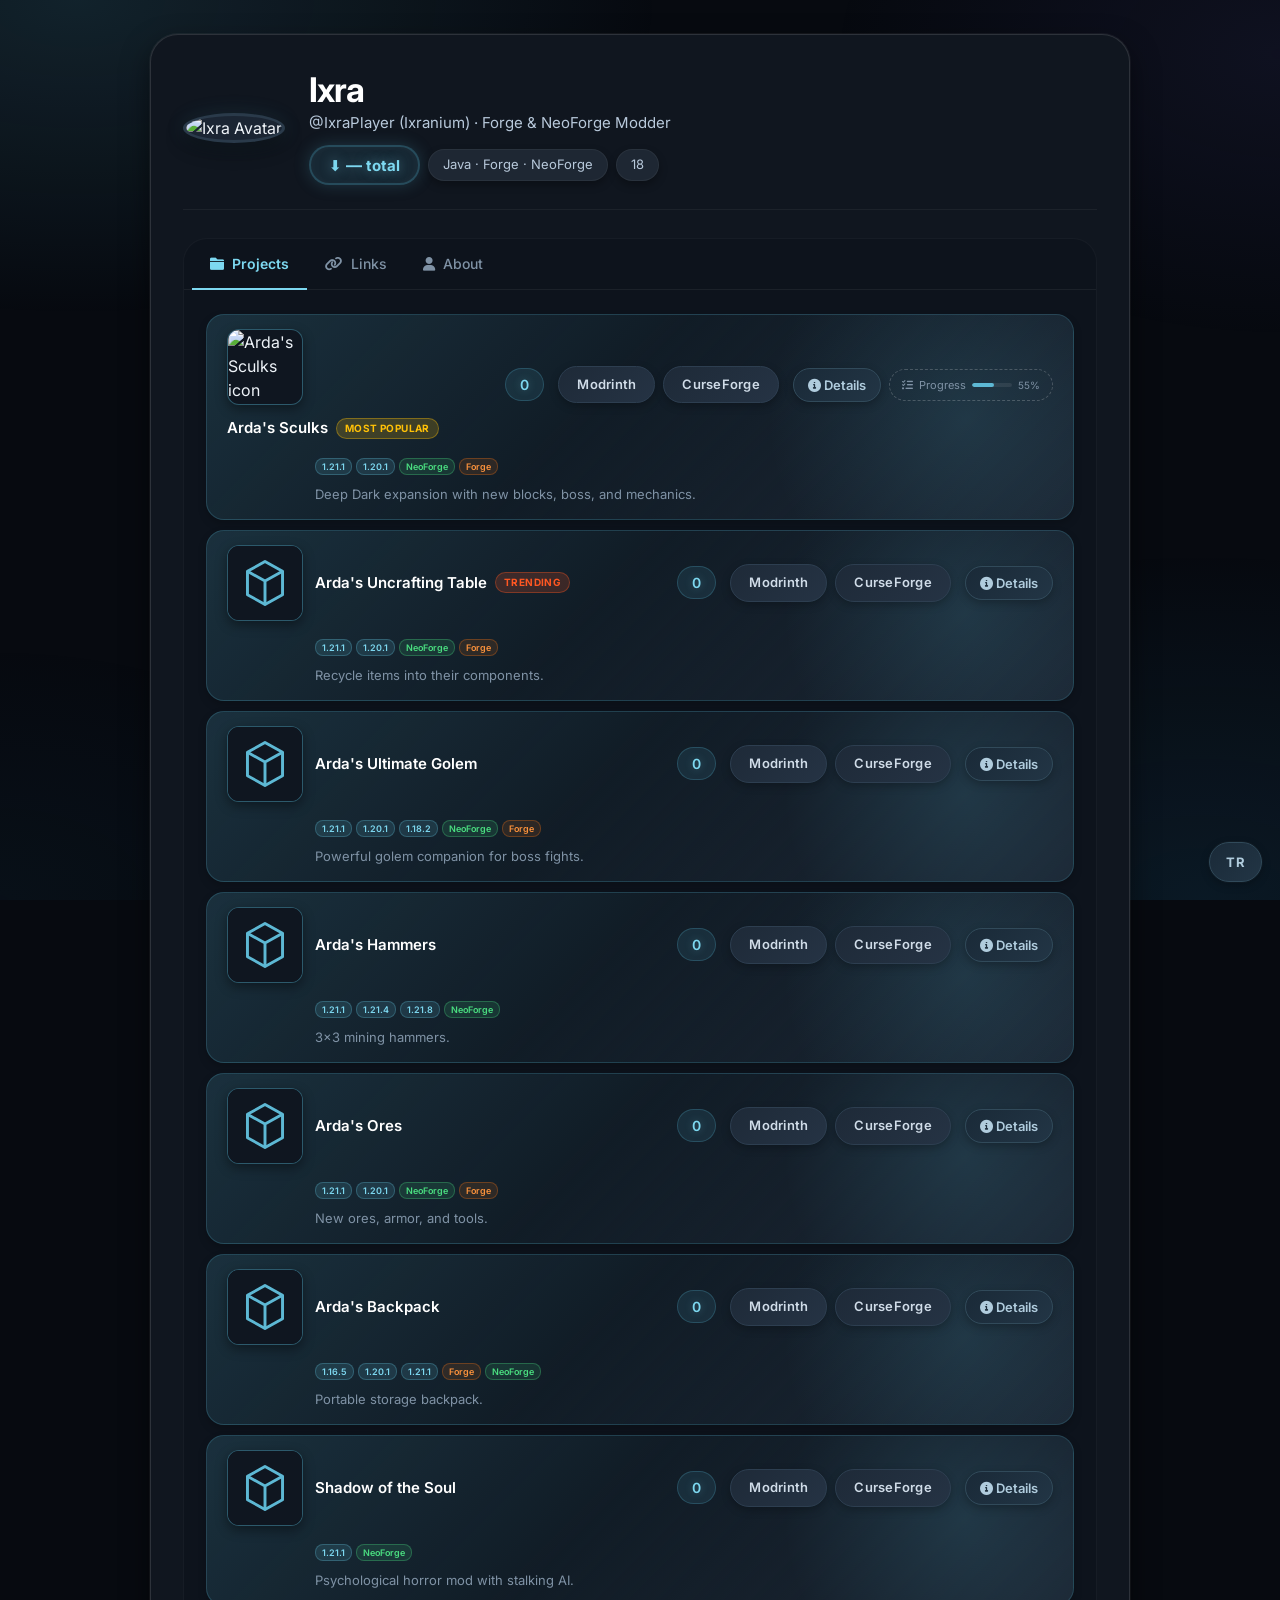
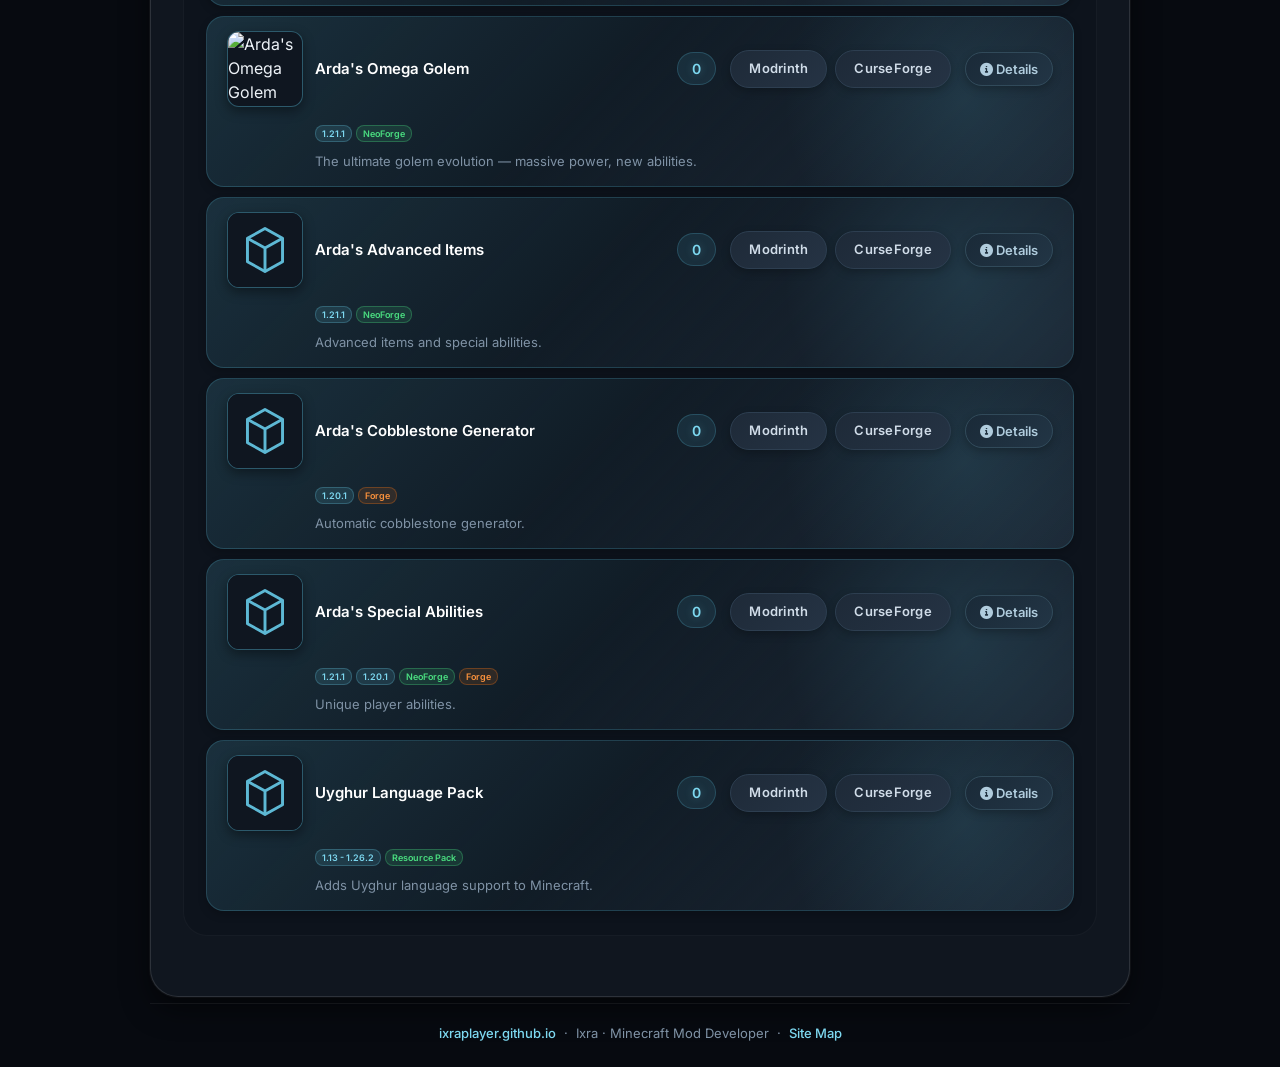
==== commit 6393546c: "Update index.html" ====
--- a/index.html
+++ b/index.html
@@ -147,6 +147,15 @@
                                 <div class="project-skeleton"></div>
                                 <div class="project-skeleton"></div>
                                 <div class="project-skeleton"></div>
+                                <div class="project-skeleton"></div>
+                                <div class="project-skeleton"></div>
+                                <div class="project-skeleton"></div>
+                                <div class="project-skeleton"></div>
+                                <div class="project-skeleton"></div>
+                                <div class="project-skeleton"></div>
+                                <div class="project-skeleton"></div>
+                                <div class="project-skeleton"></div>
+                                <div class="project-skeleton"></div>
                             </div>
                             <noscript><p class="load-error">Projects need JavaScript. See them on <a href="https://modrinth.com/user/Ixra">Modrinth</a> or <a href="https://www.curseforge.com/members/ixra/projects">CurseForge</a>.</p></noscript>
                         </div>
@@ -286,6 +295,7 @@
         <footer class="footer">
             <a href="https://ixraplayer.github.io" target="_blank" rel="noopener">ixraplayer.github.io</a>
             &nbsp;·&nbsp; <span data-i18n="footer_text">Ixra · Minecraft Mod Developer</span>
+            &nbsp;·&nbsp; <a href="/sitemap.html">Site Map</a>
         </footer>
     </div>
 
--- a/style.css
+++ b/style.css
@@ -873,6 +873,9 @@
     .project-updated { align-self: flex-start; }
     .project-extra-actions { align-self: flex-end; }
     .project-desc, .project-tags { margin-left: 0; }
+    /* Mobilde .project-item column'a dönüp çok uzuyor (ikon+isim+açıklama+etiketler alt alta);
+       iskelet de buna yakın olmalı, yoksa projects.json yüklenince büyük bir CLS sıçraması olur. */
+    .project-skeleton { height: 250px; }
     .progress-row { flex-wrap: wrap; }
     .progress-label { width: 90px; font-size: 11px; }
     .modal-dialog { max-width: 95vw; max-height: 88vh; border-radius: 14px; }
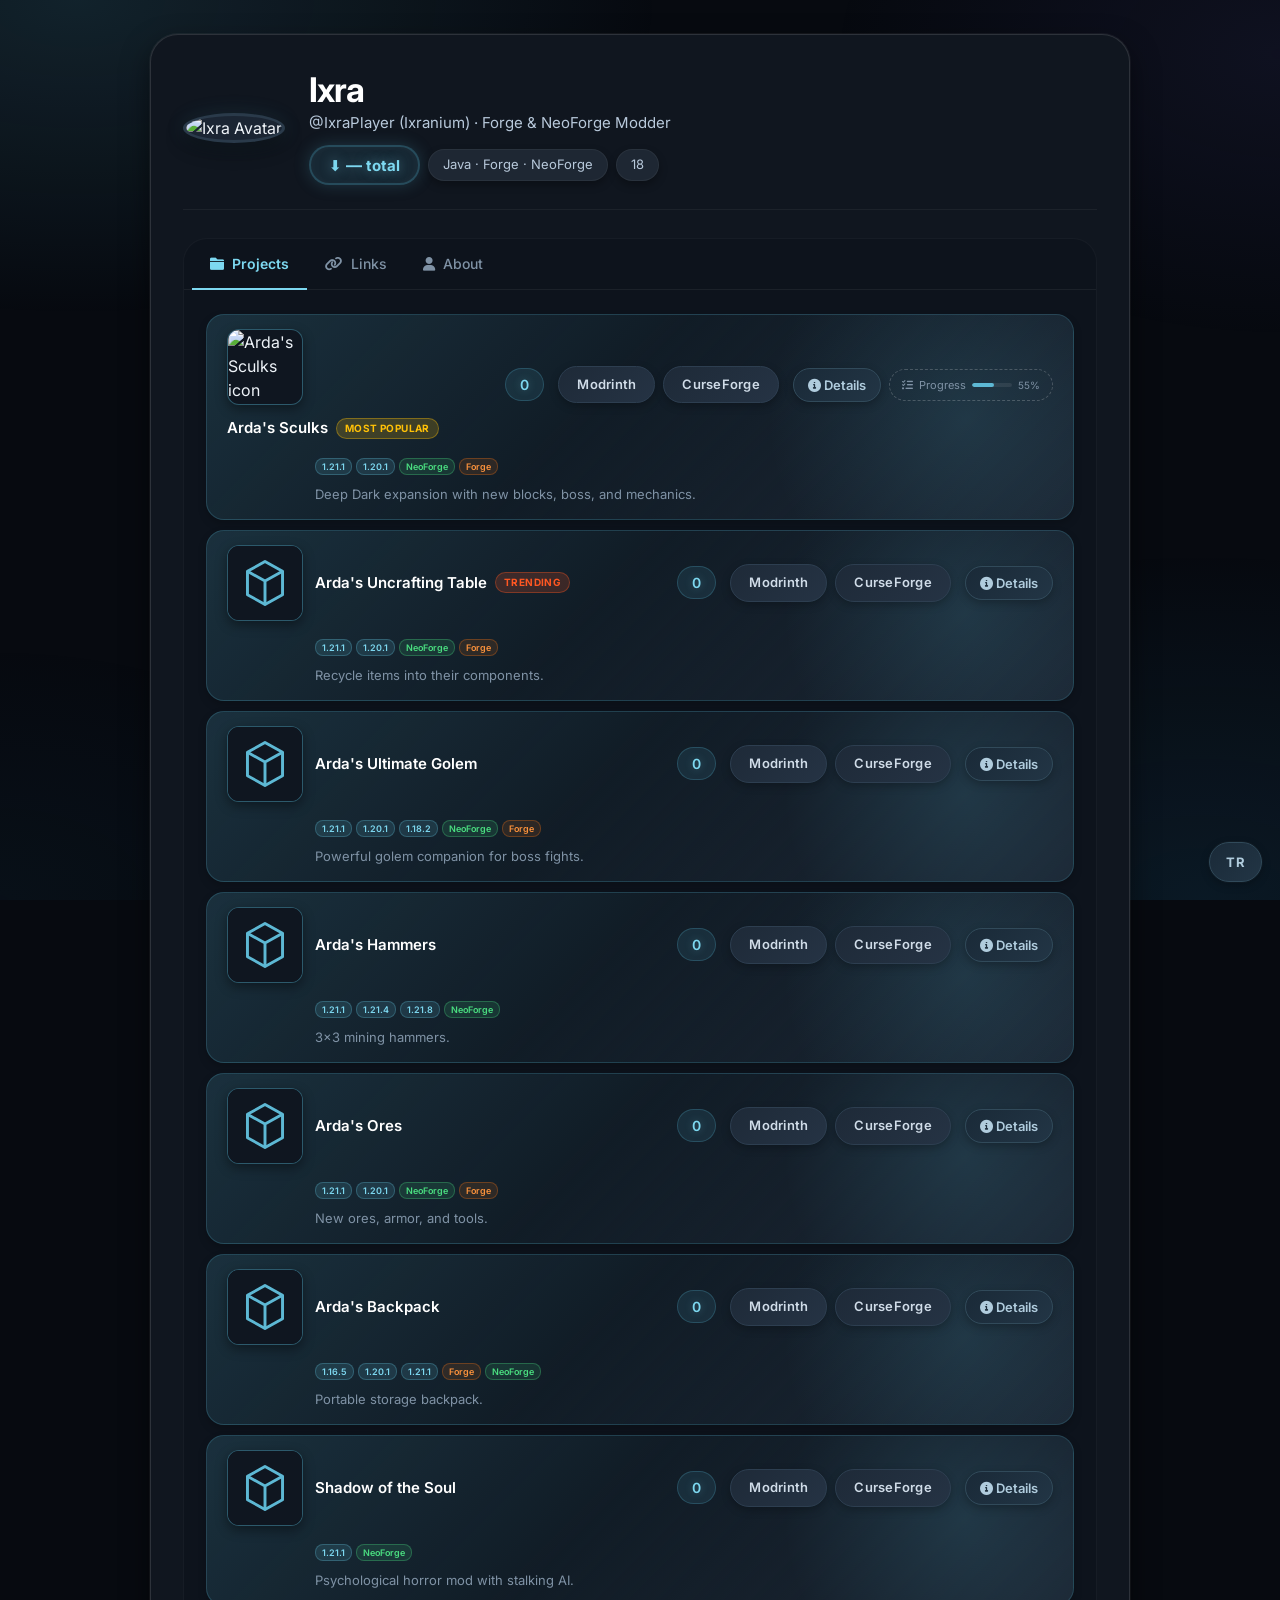
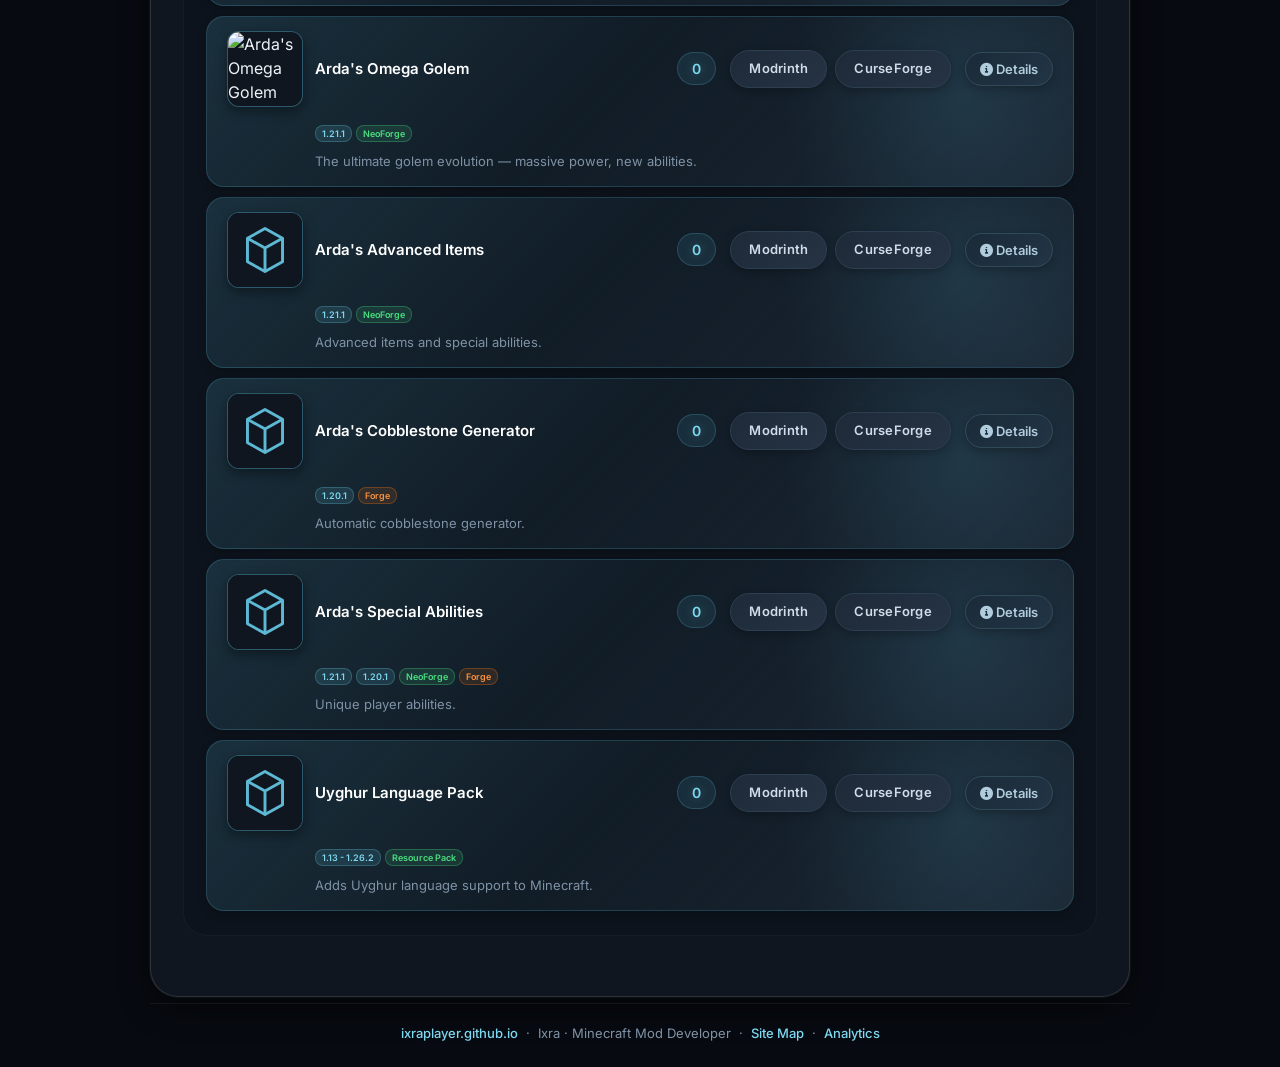
==== commit e1037ab0: "Add files via upload" ====
--- a/index.html
+++ b/index.html
@@ -226,7 +226,7 @@
                         <!-- ============ ABOUT ============ -->
                         <div class="tab-pane" id="about" role="tabpanel" aria-labelledby="tab-about">
                             <div class="about-text">
-                                <p data-i18n="about_p1">My most popular project is <strong><a href="https://modrinth.com/mod/ardas-sculks" target="_blank" rel="noopener">Arda's Sculks</a></strong>, a deep dark expansion that adds new blocks, mechanics, and a boss. But I've released over 10 mods for Forge and NeoForge, ranging from ores and tools to golems and psychological horror.</p>
+                                <p data-i18n="about_p1">My most popular and most loved project is <strong><a href="https://modrinth.com/mod/ardas-sculks" target="_blank" rel="noopener">Arda's Sculks</a></strong> — a deep dark expansion that adds new blocks, mechanics, and a full boss fight, playable on both 1.21.1 and 1.20.1. You can find it, along with all my other work, in the Projects tab, where each mod links directly to its Modrinth or CurseForge page.<br><br>In total, I've released 12 projects for Forge and NeoForge. Some are small, focused builds — like Arda's Uncrafting Table, one of my more well-known mods, or a simple horror-themed mod and even a language resource pack — while others are bigger, more ambitious systems: golems, ore expansions, mining hammers, backpacks, and special ability mods. I like moving between scales like this; not every project needs to be huge to be worth building.</p>
                                 <p data-i18n="about_p2">If you enjoy my work, check out my Projects tab or find me on the links — I'm always working on something new.</p>
                                 <p style="margin-top: 24px;" data-i18n="about_p3">— Ixra (Minecraft Modder)</p>
                             </div>
@@ -296,6 +296,7 @@
             <a href="https://ixraplayer.github.io" target="_blank" rel="noopener">ixraplayer.github.io</a>
             &nbsp;·&nbsp; <span data-i18n="footer_text">Ixra · Minecraft Mod Developer</span>
             &nbsp;·&nbsp; <a href="/sitemap.html">Site Map</a>
+            &nbsp;·&nbsp; <a href="/analytics.html">Analytics</a>
         </footer>
     </div>
 
@@ -360,5 +361,15 @@
 
     <script src="i18n.js" defer></script>
     <script src="app.js" defer></script>
+
+    <!-- ============ Basit ziyaretçi sayacı (analytics.html'de gösterilir) ============ -->
+    <script>
+        (function () {
+            try {
+                fetch('https://api.countapi.xyz/hit/ixraplayer-github-io/pageviews')
+                    .catch(function () { /* sayaç servisine ulaşılamazsa sessizce yoksay */ });
+            } catch (e) { /* fetch yoksa yoksay */ }
+        })();
+    </script>
 </body>
 </html>
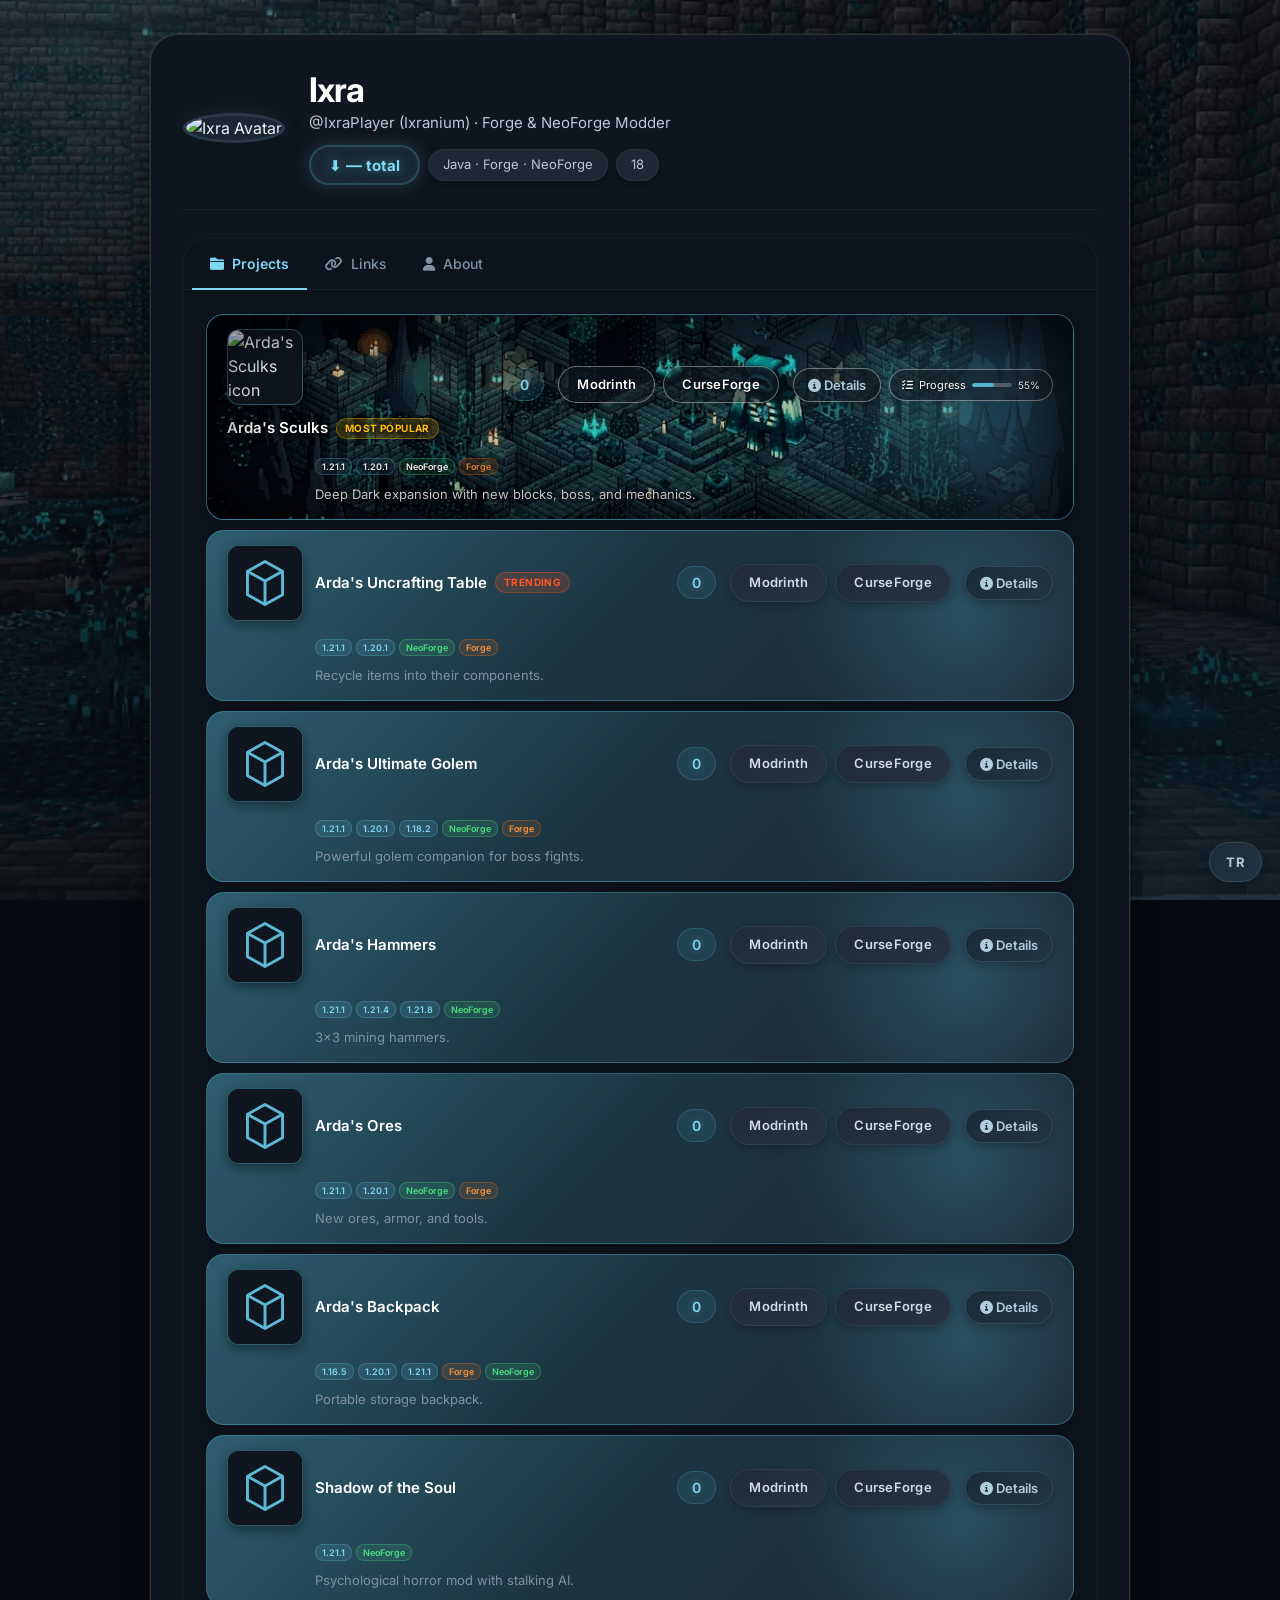
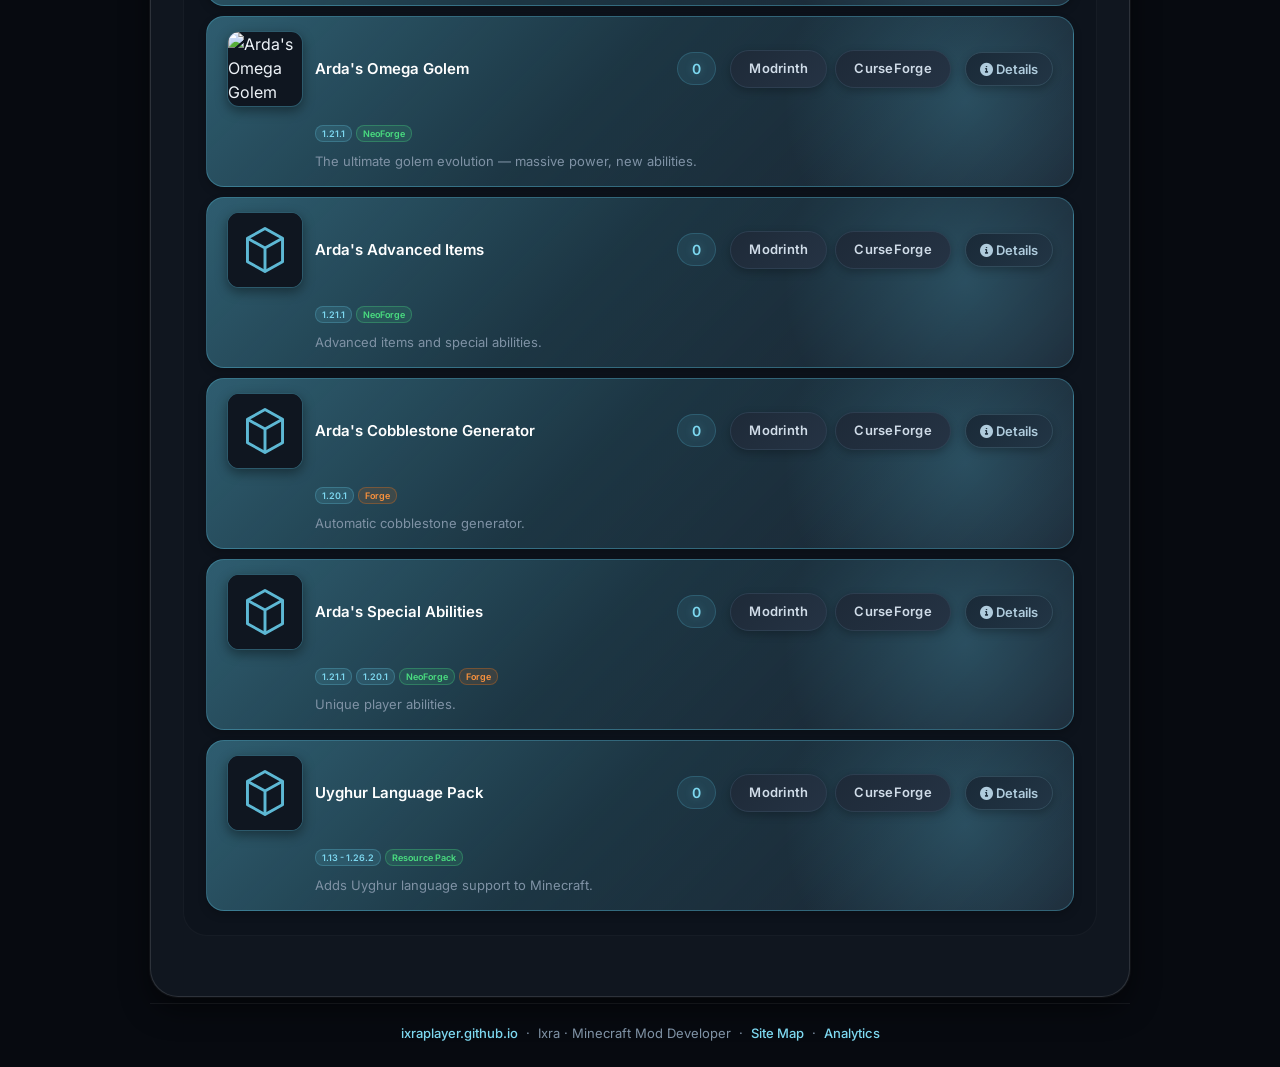
==== commit 97ea5816: "Add files via upload" ====
--- a/index.html
+++ b/index.html
@@ -107,8 +107,20 @@
     <noscript><link rel="stylesheet" href="https://fonts.googleapis.com/css2?family=Inter:opsz,wght@14..32,400;14..32,500;14..32,600;14..32,700&display=swap"></noscript>
 
     <link rel="stylesheet" href="style.css">
+    <script>document.documentElement.classList.add('is-loading');</script>
+    <noscript><style>#site-loader{display:none!important}</style></noscript>
 </head>
 <body>
+
+    <!-- ============ Yükleme ekranı ============ -->
+    <div id="site-loader" role="status" aria-live="polite" aria-label="Loading">
+        <div class="loader-inner">
+            <img class="loader-logo" src="sitelogo.png" alt="" width="96" height="96">
+            <div class="loader-bar"><div class="loader-bar-fill"></div></div>
+            <div class="loader-percent">0%</div>
+        </div>
+    </div>
+    <script src="loader.js"></script>
 
     <div class="page-wrapper">
         <div class="profile-card">
--- a/style.css
+++ b/style.css
@@ -44,8 +44,8 @@
     overflow-x: hidden;
 }
 
-/* Arkaplan: sadece statik gradyanlar (animasyon yok, resim yok = kasma yok).
-   Sabit bir katman olduğu için sayfa kayarken yeniden çizilmez. */
+/* Arkaplan: Sculk Golem görseli + üstünde koyu/teal gradyan katmanı (yazılar okunsun diye).
+   Sabit (fixed) tek bir katman olduğu için sayfa kayarken yeniden çizilmez, animasyon yok. */
 body::before {
     content: '';
     position: fixed;
@@ -53,10 +53,11 @@
     z-index: -1;
     pointer-events: none;
     background:
-        radial-gradient(ellipse 65% 50% at 6% 0%,    rgba(74, 155, 181, 0.17), transparent 70%),
-        radial-gradient(ellipse 50% 45% at 100% 6%,  rgba(88, 80, 180, 0.10),  transparent 70%),
-        radial-gradient(ellipse 65% 55% at 94% 100%, rgba(30, 100, 140, 0.17), transparent 70%),
-        radial-gradient(ellipse 45% 40% at 0% 100%,  rgba(20, 70, 100, 0.10),  transparent 70%);
+        radial-gradient(ellipse 65% 50% at 6% 0%,    rgba(74, 155, 181, 0.16), transparent 70%),
+        radial-gradient(ellipse 65% 55% at 94% 100%, rgba(30, 100, 140, 0.16), transparent 70%),
+        linear-gradient(180deg, rgba(7, 10, 16, 0.55) 0%, rgba(7, 10, 16, 0.78) 100%),
+        url('assets/sculks-showcase/04-sculk-golem.webp') center 35% / cover no-repeat;
+    background-color: var(--bg-body);
 }
 
 .page-wrapper { max-width: 980px; width: 100%; margin: 0 auto; }
@@ -349,12 +350,12 @@
     display: flex;
     align-items: center;
     justify-content: space-between;
-    background: linear-gradient(135deg, rgba(var(--project-color), 0.22) 0%, rgba(var(--project-color), 0.07) 45%, #1b2532 100%);
-    border: 1px solid rgba(var(--project-color), 0.28);
+    background: linear-gradient(135deg, rgba(var(--project-color), 0.55) 0%, rgba(var(--project-color), 0.26) 45%, #1b2532 100%);
+    border: 1px solid rgba(var(--project-color), 0.5);
     padding: 14px 20px;
     border-radius: 18px;
     box-shadow: 0 4px 8px rgba(0, 0, 0, 0.2);
-    transition: border-color 0.35s, box-shadow 0.35s, background 0.35s;
+    transition: border-color 0.35s, box-shadow 0.35s, background 0.35s, transform 0.35s ease;
     gap: 14px;
     flex-wrap: wrap;
     position: relative;
@@ -366,15 +367,131 @@
     position: absolute;
     top: -50%; right: -10%;
     width: 45%; height: 200%;
-    background: radial-gradient(circle at center, rgba(var(--project-color), 0.18) 0%, transparent 70%);
+    background: radial-gradient(circle at center, rgba(var(--project-color), 0.32) 0%, transparent 70%);
     pointer-events: none;
     z-index: 0;
 }
 .project-item:hover {
     border-color: rgba(var(--project-color), 0.55);
     box-shadow: 0 8px 20px rgba(0, 0, 0, 0.4), 0 0 24px rgba(var(--project-color), 0.18);
+    transform: scale(1.035);
+    z-index: 5;
 }
 .project-item > * { position: relative; z-index: 1; }
+
+/* ===== Arda's Sculks kartı: hover'da genişleme + arkada dönen ekran görüntüleri ===== */
+.project-item-showcase {
+    transition: border-color 0.35s, box-shadow 0.35s, background 0.35s, transform 0.35s ease;
+}
+.project-item-showcase:hover {
+    transform: scale(1.035);
+    z-index: 5;
+}
+.project-item-showcase::after {
+    content: '';
+    position: absolute;
+    inset: 0;
+    z-index: 2;
+    pointer-events: none;
+    box-shadow: inset 0 0 60px 18px rgba(0, 0, 0, 0.55);
+}
+/* Diğer mod kartları: hover'da tek görsel (JS ile fade + zoom kontrol edilir) */
+.mod-hover-bg {
+    position: absolute;
+    inset: 0;
+    z-index: 0;
+    background-size: cover;
+    background-position: center;
+    opacity: 0;
+    transform: scale(1);
+    transform-origin: center;
+    filter: brightness(0.55) saturate(1.1);
+    pointer-events: none;
+}
+/* Arda's Sculks kartı: arka plan görseli var, bu yüzden yazılar okunsun diye beyaz + siyah gölge */
+.project-item-showcase .project-desc,
+.project-item-showcase .project-updated,
+.project-item-showcase .project-updated-date {
+    color: #ffffff;
+    text-shadow: 0 1px 3px rgba(0, 0, 0, 0.95), 0 0 8px rgba(0, 0, 0, 0.7);
+}
+.project-item-showcase .project-name {
+    text-shadow: 0 1px 4px rgba(0, 0, 0, 0.95), 0 0 10px rgba(0, 0, 0, 0.6);
+}
+.project-item-showcase .version-tag,
+.project-item-showcase .loader-tag,
+.project-item-showcase .progress-btn {
+    color: #ffffff;
+    text-shadow: 0 1px 2px rgba(0, 0, 0, 0.9);
+}
+.project-item-showcase .project-link {
+    color: #ffffff;
+    text-shadow: 0 1px 2px rgba(0, 0, 0, 0.9);
+}
+
+/* Butonlar (Details / Progress / Modrinth-CurseForge linkleri) arka planla uyum için yarı saydam, hepsi aynı netlikte */
+.project-item-showcase .detail-popup-btn,
+.project-item-showcase .project-link,
+.project-item-showcase .progress-btn {
+    background: rgba(20, 28, 38, 0.55);
+    border-style: solid;
+    border-color: rgba(255, 255, 255, 0.4);
+}
+.project-item-showcase .progress-bar-mini {
+    background: rgba(255, 255, 255, 0.25);
+}
+.project-item-showcase .loader-tag.forge {
+    background: rgba(120, 60, 20, 0.3);
+}
+.project-item-showcase .version-tag {
+    background: rgba(30, 70, 85, 0.3);
+}
+.project-item-showcase .loader-tag {
+    background: rgba(30, 80, 45, 0.3);
+}
+
+.sculks-permanent-bg {
+    position: absolute;
+    inset: 0;
+    z-index: -1;
+    pointer-events: none;
+}
+.sculks-permanent-bg img {
+    position: absolute;
+    inset: 0;
+    width: 100%;
+    height: 100%;
+    object-fit: cover;
+    object-position: 63% 40%; /* Warden figürü kadraj içinde ortalı kalsın diye */
+}
+.sculks-showcase {
+    position: absolute;
+    inset: 0;
+    opacity: 1;
+    pointer-events: none;
+    z-index: 0;
+}
+.sculks-gradient {
+    position: absolute;
+    inset: 0;
+    background: linear-gradient(180deg, rgba(7, 10, 16, 0.2) 0%, rgba(7, 10, 16, 0.55) 55%, rgba(7, 10, 16, 0.88) 100%);
+    opacity: 0; /* JS ile (requestAnimationFrame) kontrol edilir, bkz. app.js */
+    pointer-events: none;
+    z-index: 1;
+}
+.sculks-showcase img {
+    position: absolute;
+    inset: 0;
+    width: 100%;
+    height: 100%;
+    object-fit: cover;
+    opacity: 0; /* JS ile (requestAnimationFrame) kontrol edilir, bkz. app.js */
+    pointer-events: none;
+}
+/* Mobilde hover olmadığı için görseller dokununca elle döngüye alınır (bkz. app.js) */
+@media (hover: none) {
+    .project-item-showcase:hover { transform: none; }
+}
 
 .project-info {
     display: flex;
@@ -889,3 +1006,62 @@
         transition-duration: 0.01ms !important;
     }
 }
+
+/* ============ YÜKLEME EKRANI ============ */
+html.is-loading, html.is-loading body { overflow: hidden; }
+
+#site-loader {
+    position: fixed;
+    inset: 0;
+    z-index: 9999;
+    display: flex;
+    align-items: center;
+    justify-content: center;
+    background:
+        radial-gradient(ellipse 60% 50% at 50% 40%, rgba(74, 155, 181, 0.16), transparent 70%),
+        var(--bg-body);
+    transition: opacity 0.5s ease, visibility 0.5s ease;
+}
+#site-loader.is-done { opacity: 0; visibility: hidden; pointer-events: none; }
+
+.loader-inner { display: flex; flex-direction: column; align-items: center; gap: 18px; }
+
+.loader-logo {
+    width: 96px;
+    height: 96px;
+    object-fit: contain;
+    border-radius: 22px;
+    filter: drop-shadow(0 0 18px rgba(93, 184, 212, 0.45));
+    animation: loaderPulse 1.6s ease-in-out infinite;
+}
+
+.loader-bar {
+    width: 180px;
+    height: 4px;
+    border-radius: 999px;
+    background: rgba(255, 255, 255, 0.1);
+    overflow: hidden;
+}
+.loader-bar-fill {
+    width: 0;
+    height: 100%;
+    border-radius: inherit;
+    background: linear-gradient(90deg, var(--accent), var(--accent-bright));
+    transition: width 0.25s ease;
+}
+.loader-percent {
+    font-size: 0.8rem;
+    font-weight: 600;
+    letter-spacing: 0.08em;
+    color: var(--text-muted);
+    font-variant-numeric: tabular-nums;
+}
+
+@keyframes loaderPulse {
+    0%, 100% { transform: scale(1);    opacity: 0.85; }
+    50%      { transform: scale(1.07); opacity: 1; }
+}
+@media (prefers-reduced-motion: reduce) {
+    .loader-logo { animation: none; }
+    #site-loader { transition-duration: 0.01s; }
+}
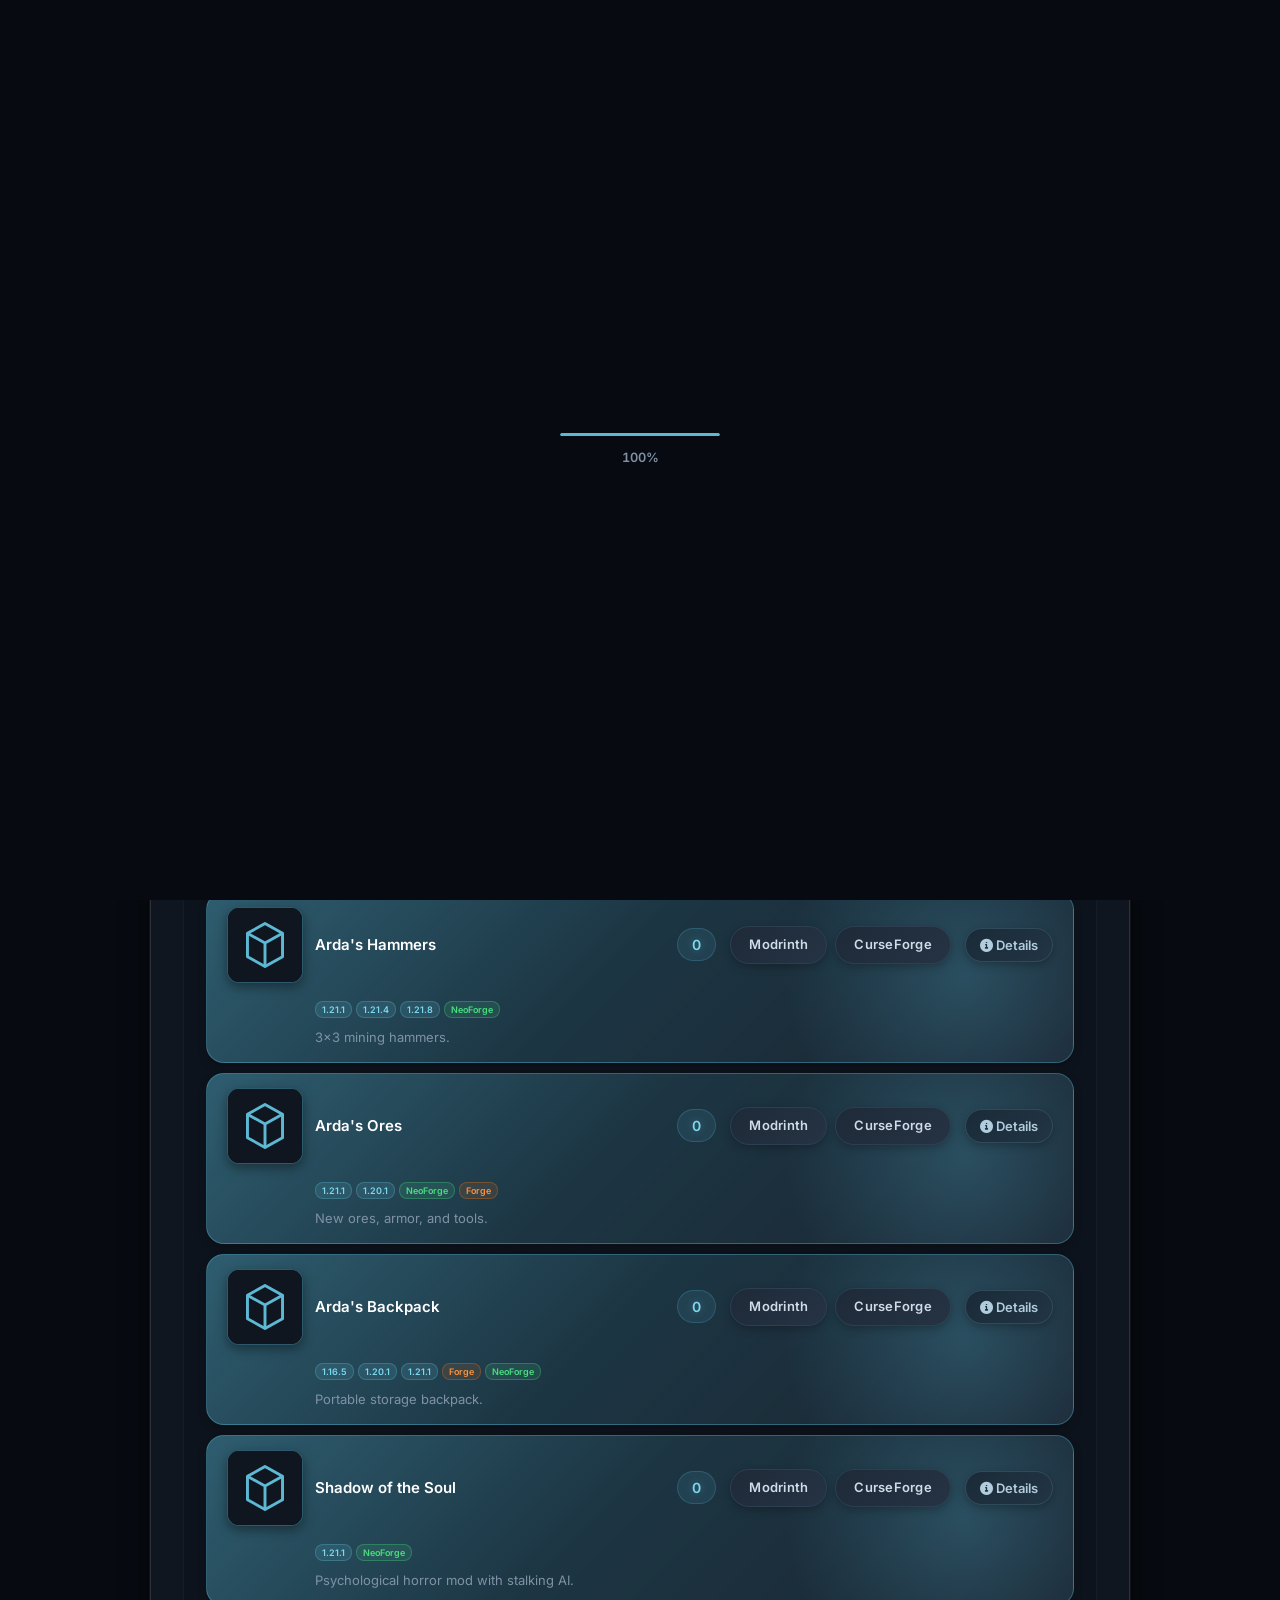
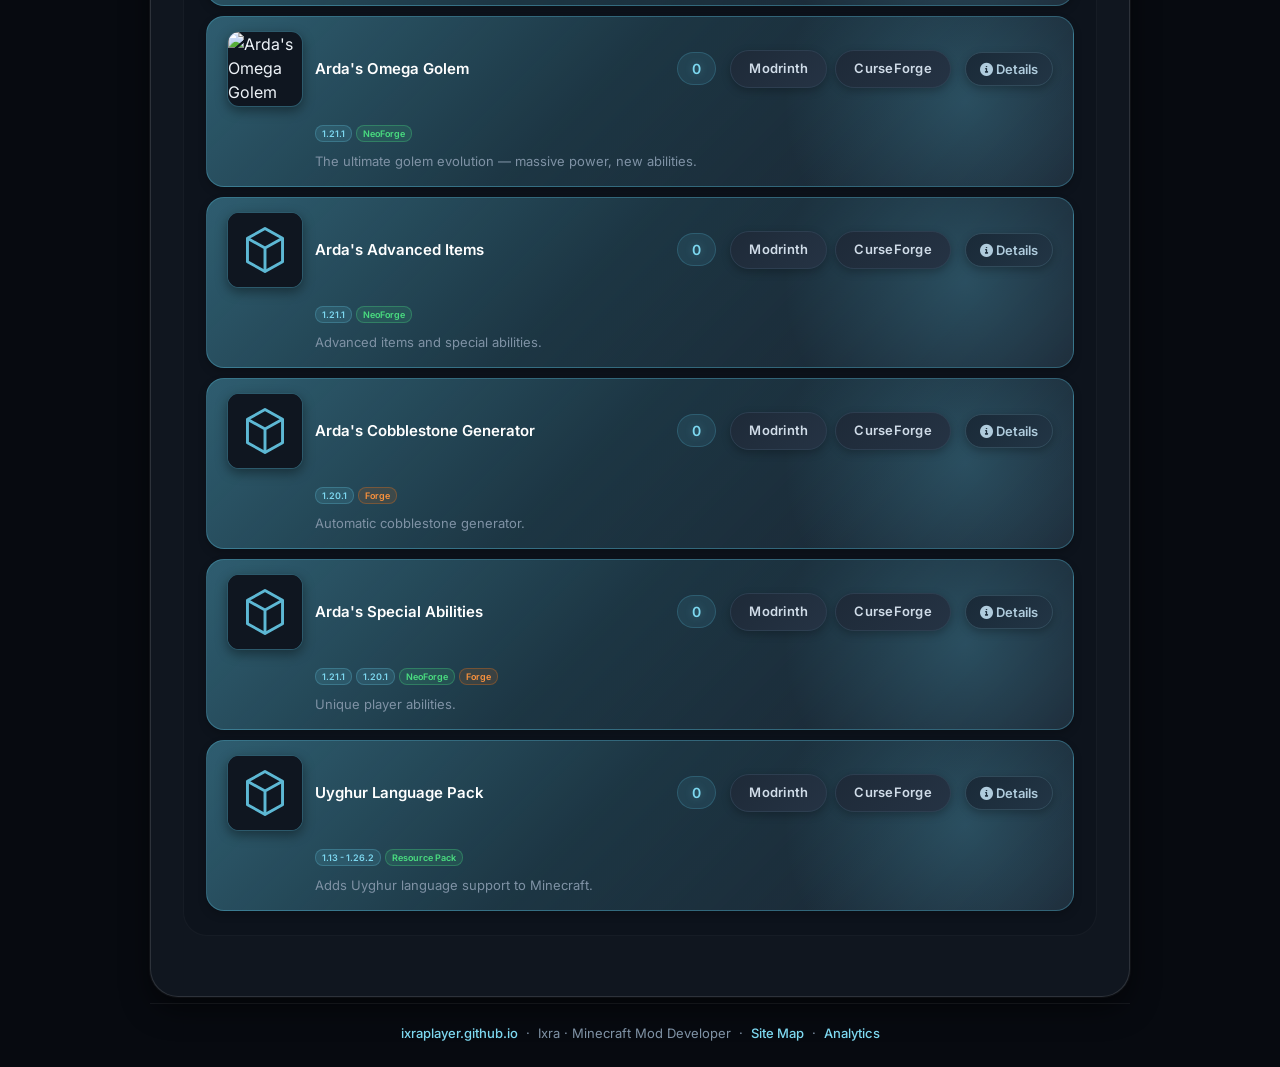
==== commit ec9c6ddb: "Add files via upload" ====
--- a/index.html
+++ b/index.html
@@ -115,7 +115,6 @@
     <!-- ============ Yükleme ekranı ============ -->
     <div id="site-loader" role="status" aria-live="polite" aria-label="Loading">
         <div class="loader-inner">
-            <img class="loader-logo" src="sitelogo.png" alt="" width="96" height="96">
             <div class="loader-bar"><div class="loader-bar-fill"></div></div>
             <div class="loader-percent">0%</div>
         </div>
--- a/style.css
+++ b/style.css
@@ -1017,27 +1017,16 @@
     display: flex;
     align-items: center;
     justify-content: center;
-    background:
-        radial-gradient(ellipse 60% 50% at 50% 40%, rgba(74, 155, 181, 0.16), transparent 70%),
-        var(--bg-body);
+    background: var(--bg-body);
     transition: opacity 0.5s ease, visibility 0.5s ease;
 }
 #site-loader.is-done { opacity: 0; visibility: hidden; pointer-events: none; }
 
-.loader-inner { display: flex; flex-direction: column; align-items: center; gap: 18px; }
-
-.loader-logo {
-    width: 96px;
-    height: 96px;
-    object-fit: contain;
-    border-radius: 22px;
-    filter: drop-shadow(0 0 18px rgba(93, 184, 212, 0.45));
-    animation: loaderPulse 1.6s ease-in-out infinite;
-}
+.loader-inner { display: flex; flex-direction: column; align-items: center; gap: 12px; }
 
 .loader-bar {
-    width: 180px;
-    height: 4px;
+    width: 160px;
+    height: 3px;
     border-radius: 999px;
     background: rgba(255, 255, 255, 0.1);
     overflow: hidden;
@@ -1046,22 +1035,16 @@
     width: 0;
     height: 100%;
     border-radius: inherit;
-    background: linear-gradient(90deg, var(--accent), var(--accent-bright));
+    background: var(--accent);
     transition: width 0.25s ease;
 }
 .loader-percent {
     font-size: 0.8rem;
     font-weight: 600;
-    letter-spacing: 0.08em;
     color: var(--text-muted);
     font-variant-numeric: tabular-nums;
 }
 
-@keyframes loaderPulse {
-    0%, 100% { transform: scale(1);    opacity: 0.85; }
-    50%      { transform: scale(1.07); opacity: 1; }
-}
 @media (prefers-reduced-motion: reduce) {
-    .loader-logo { animation: none; }
     #site-loader { transition-duration: 0.01s; }
 }
